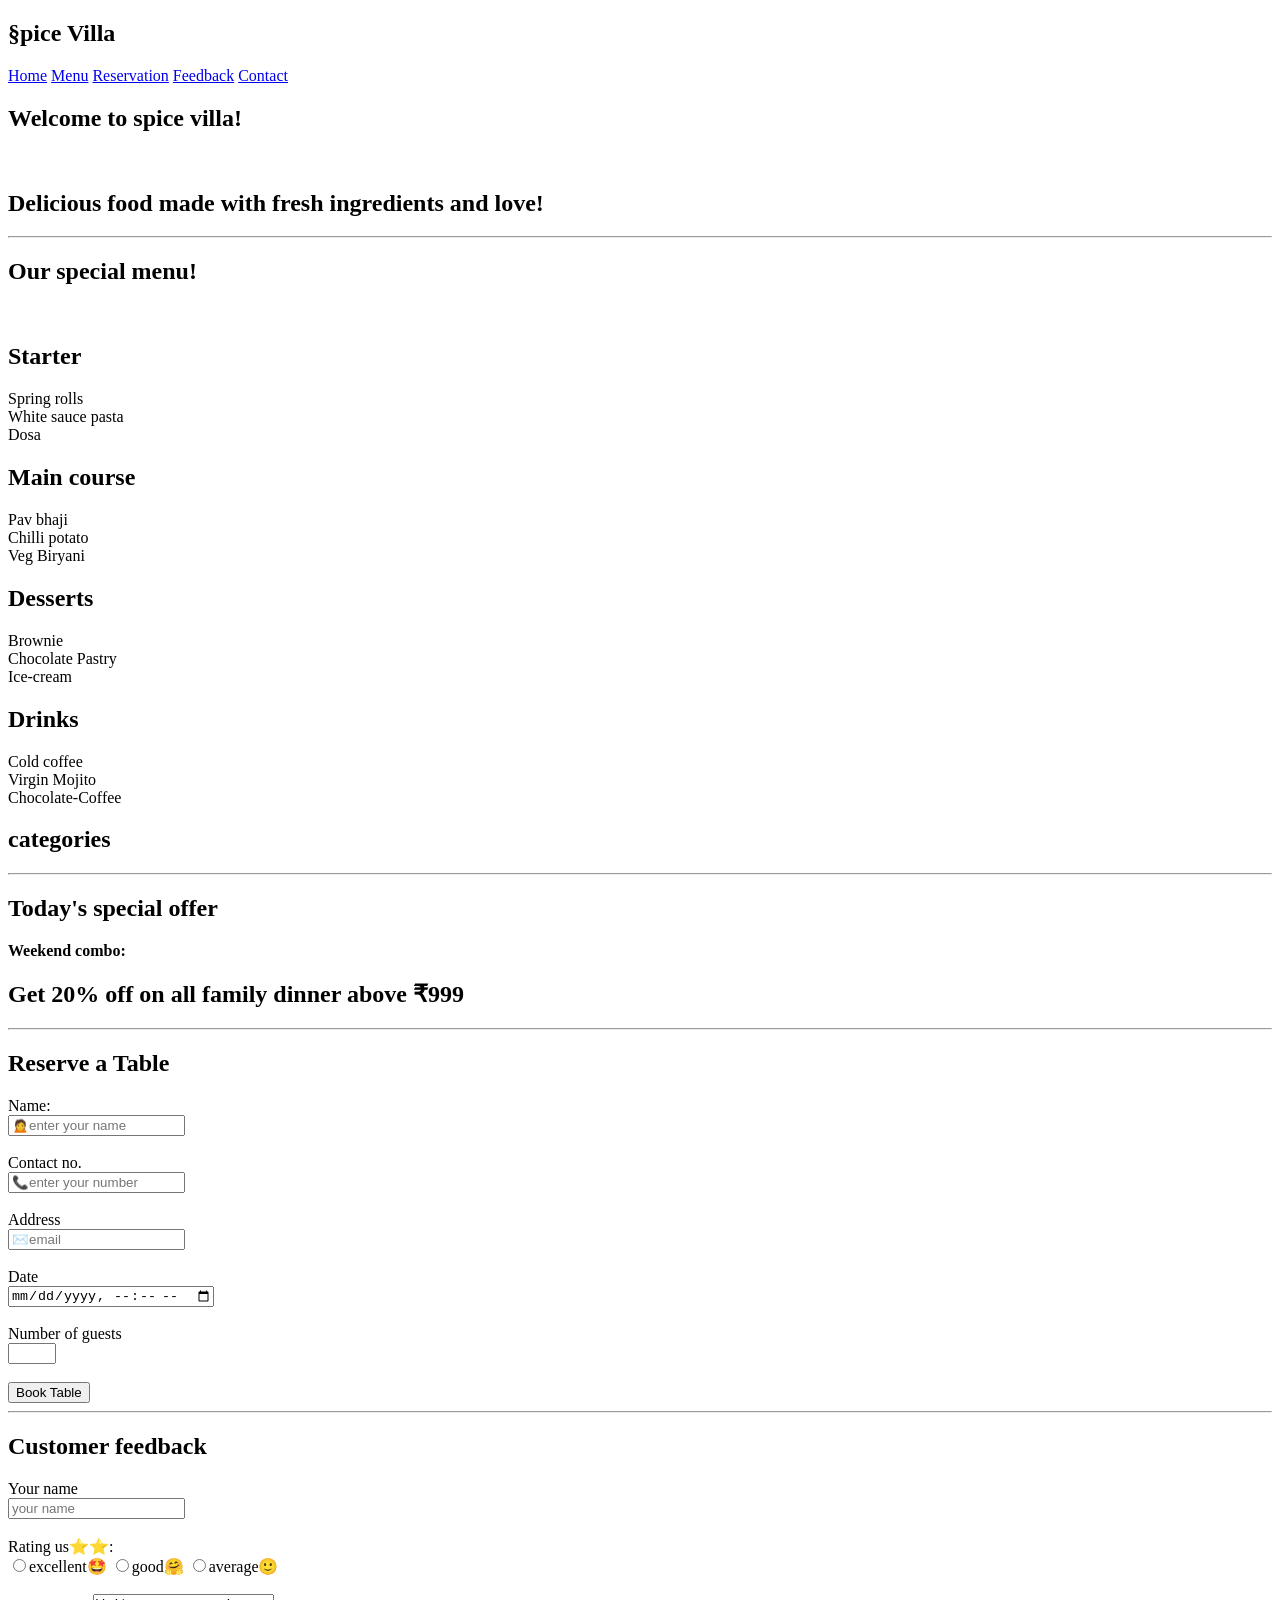
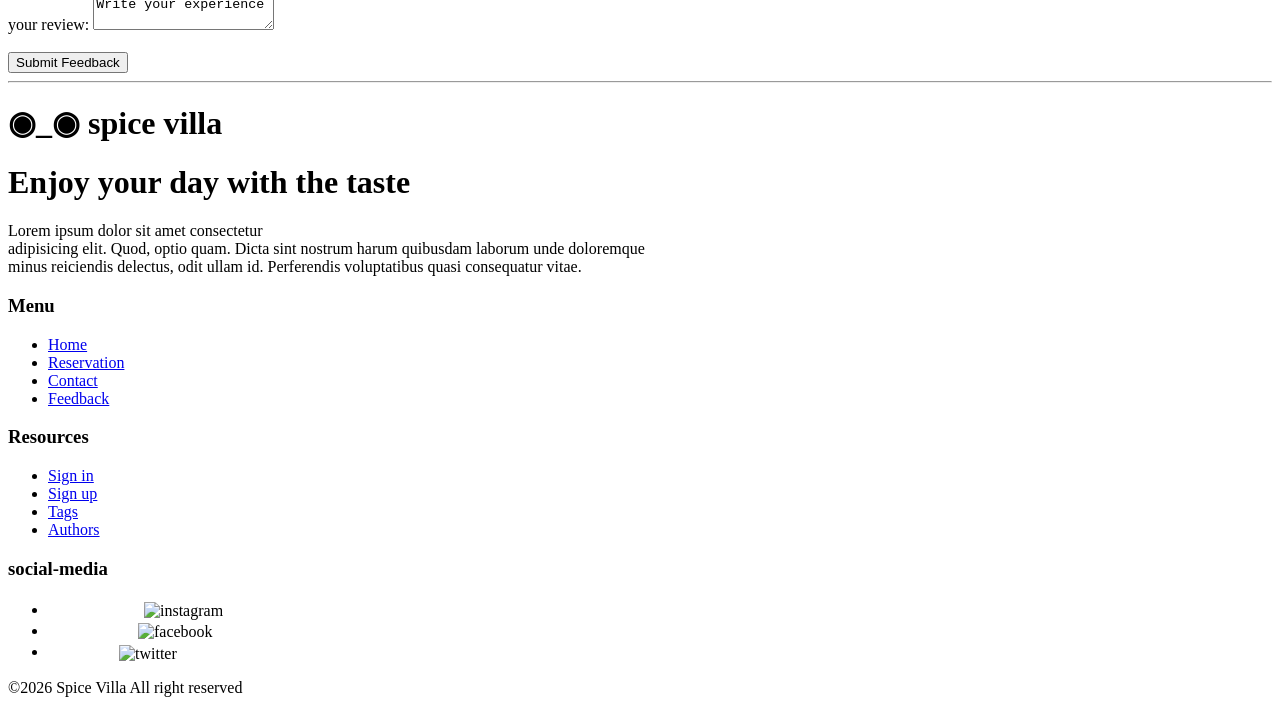
==== dining.html @ dc5a9bd3 "Initial commit" ====
<!DOCTYPE html>
<html lang="en">
<head>
    <meta charset="UTF-8">
    <meta name="viewport" content="width=device-width, initial-scale=1.0">
    <title>Spice Villa</title>
    <link rel="stylesheet" href="main.css">
</head>
<body>
    <header>
        <nav class="navbar"><h1 class="hope">§pice Villa</h1>
            <div class="nav-link">
            <a href="#Home">Home</a>
            <a href="#Menu">Menu</a>
            <a href="#Reservation">Reservation</a>
            <a href="#feedback">Feedback</a>
            <a href="#Contact">Contact</a>
            </div>
        </nav>
    </header>
    <section id="home">
        <div class="dabba1">
        <b><h1>Welcome to spice villa!</h1><br></b>
        <h2><strong>Delicious food made with fresh ingredients and love!</strong> </h2>
        </div>
    </section>
    <hr>
    <section id="menu">
        <h1 class="hero">Our special menu!</h1><br>
    
<div class="grid-container">
    <div class="dabba"><h1>Starter</h1>
        <p>Spring rolls<br>White sauce pasta<br>Dosa</p>
    </div>
    <div class="dabba"><h1>Main course</h1>
        <p>Pav bhaji<br>Chilli potato<br>Veg Biryani</p>
    </div>
    <div class="dabba"><h1>Desserts</h1>
    <p>Brownie<br>Chocolate Pastry<br>Ice-cream</p>
    </div>
    <div class="dabba"><h1>Drinks</h1>
    <p>Cold coffee<br>Virgin Mojito<br>Chocolate-Coffee</p>
    </div>
</div>
    </section>
    <section id="categories-section">
        <h1 class="snow">categories</h1>
        <div class="category-grid">
            <div class="cat-box"></div>
        </div>
    </section>
    <hr>
<section>
        <div class="offer">
        <h1>Today's special offer</h1>
        <p><strong>Weekend combo:</strong></p>
        <h2>Get 20% off on all family dinner above ₹999</h2>
        </div>
    </section>
    <hr>
    <section id="reservation">
        <h2 class="mist">Reserve a Table</h2>
        <form>
            <div class="form-group">
            <label for="name">Name:</label><br>
            <input type="text" placeholder="🙍enter your name" required><br><br>
            </div>
            <div class="form-group">
            <label for="contact">Contact no.</label><br>
            <input type="tel" placeholder="📞enter your number" required><br><br>
            </div>
            <div class="form-group">
            <label for="email"> Address</label><br>
            <input type="email" placeholder="✉️email"><br><br>
            </div>
            <div class="form-group">
            <label for="datetime-local">Date</label><br>
            <input type="datetime-local" placeholder="datetime-local"><br><br>
            </div>
            <div class="form-group">
            <label for="guests">Number of guests</label><br>
            <input type="number" min="1" max="10"><br><br>
        </div>
            <button id="submit">Book Table</button>
        </form>
    </section>
    <hr>
    <section id="feedback">
        <h2>Customer feedback</h2>
    <form>
        <div class="form-group">
    <label for="name">Your name</label><br>
    <input type="text" placeholder="your name"><br><br>
    <label>Rating us⭐⭐:</label><br>
    <div class="radio-group">
   <label> <input type="radio" name="rate" value="5">excellent🤩</label>
 <label>  <input type="radio" name="rate" value="4">good🤗</label>
   <label> <input type="radio" name="rate" value="3">average🙂<br><br></label>
   
        </div>
        </div>
        <div class="form-group">
           <label>your review:</label>
    <textarea id="review">Write your experience</textarea><br><br>
        </div>
        
<button id="submit1">Submit Feedback</button>
 
</form>
    </section>
    <hr>
        <div class="footer">
            <footer class="footer">
                <div class="footer-content">
                    <div class="footer-box">
                        <h1>◉_◉ <span class="hit">spice villa</span></h2>
                        <h1>Enjoy your day with the taste</h1>
                        <p>Lorem ipsum dolor sit amet consectetur<br> adipisicing elit. Quod, optio quam. Dicta sint nostrum harum quibusdam laborum unde doloremque <br>minus reiciendis delectus, odit ullam id. Perferendis voluptatibus quasi consequatur vitae.</p>
                    </div>
                    <div class="footer-box">
                        <h3>Menu</h3>
                        <ul>
                            <li><a href="#">Home</a></li>
                             <li><a href="#">Reservation</a></li>
                              <li><a href="#">Contact</a></li>
                               <li><a href="#">Feedback</a></li>
                        </ul>
                    </div>
                    <div class="footer-box">
                        <h3>Resources</h3>
                        <ul>
                            <li><a href="#">Sign in</a></li>
                             <li><a href="#">Sign up</a></li>
                              <li><a href="#">Tags</a></li>
                               <li><a href="#">Authors</a></li>
                        </ul>
                    </div>
                    <div class="footer-box">
                        <h3>social-media </h3>
                        <ul>
                            <li>
                                <a href="https://www.instagram.com/akshita78942" target="blank" style="color:white;margin:0 10px;font-size:18px;text-decoration:none;">Instagram</a>
                                <img src="https://upload.wikimedia.org/wikipedia/commons/e/e7/Instagram_logo_2016.svg" alt="instagram" style="width:20px;height:20px;vertical-align:middle;">
                            </li>
                            <li>
                                <a href="https://www.facebook.com" target="blank" style="color:white;margin:0 10px;font-size:18px;text-decoration:none;">facebook</a>
                                <img src="https://upload.wikimedia.org/wikipedia/commons/b/b8/2021_Facebook_icon.svg" alt="facebook" style="width:20px;height:20px;vertical-align:middle;">
                            </li>
                            <li>
                                <a href="https://www.twitter.com" target="blank" style="color:white;margin:0 10px;font-size:18px;text-decoration:none;">twitter</a>
                                <img src="https://upload.wikimedia.org/wikipedia/commons/6/6f/Logo_of_Twitter.svg" alt="twitter" style="width:20px;height:20px;vertical-align:middle;">
                            </li>
                        </ul>
                    </div>
                </div>
           
            <div class="footer-bottom">
                <p>&copy;2026 Spice Villa All right reserved</p>
            </div>
        </footer>
        </div>
</body>
</html>
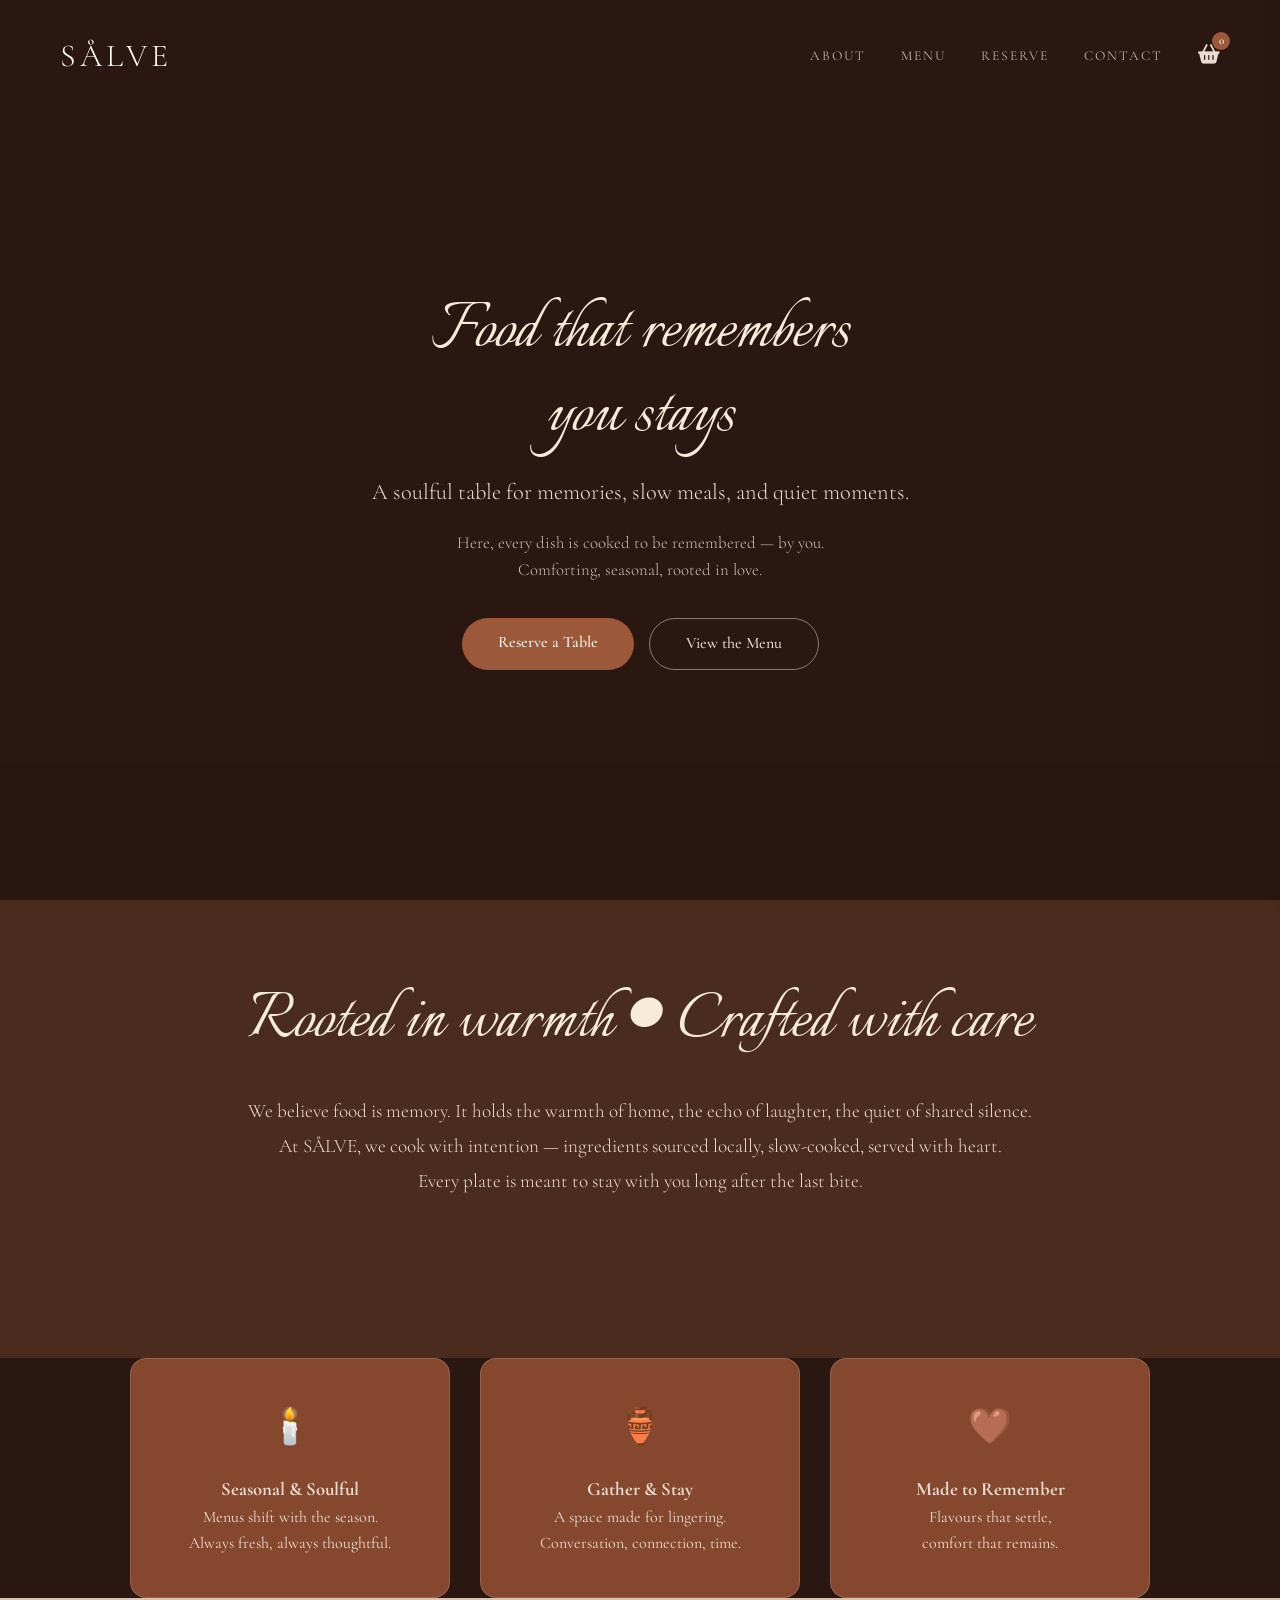
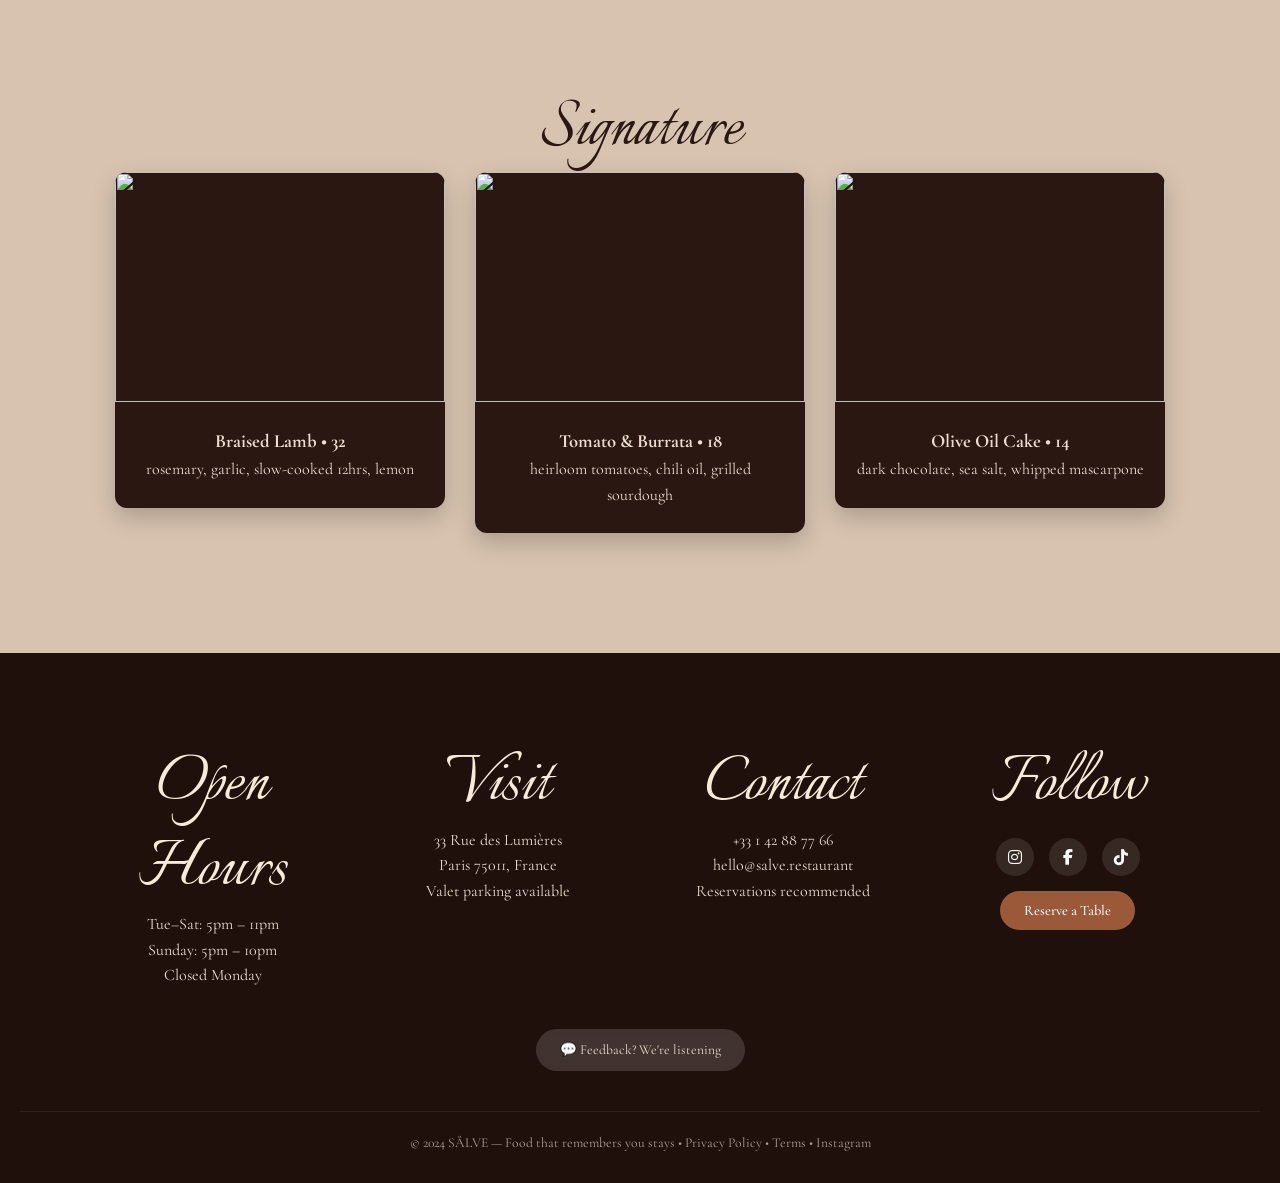
==== commit 54cdc57e: "Update website files and add JS" ====
--- a/dining.html
+++ b/dining.html
@@ -3,161 +3,261 @@
 <head>
     <meta charset="UTF-8">
     <meta name="viewport" content="width=device-width, initial-scale=1.0">
-    <title>Spice Villa</title>
-    <link rel="stylesheet" href="main.css">
+    <title>SÅLVE - Food that remembers you stays</title>
+    <link rel="preconnect" href="https://fonts.googleapis.com">
+    <link rel="preconnect" href="https://fonts.gstatic.com" crossorigin>
+    <link href="https://fonts.googleapis.com/css2?family=Cormorant+Garamond:ital,wght@0,300;0,400;0,500;0,600;1,400&family=Italianno&display=swap" rel="stylesheet">
+    <link rel="stylesheet" href="https://cdnjs.cloudflare.com/ajax/libs/font-awesome/6.4.0/css/all.min.css">
+    <link rel="stylesheet" href="dining.css">
 </head>
 <body>
-    <header>
-        <nav class="navbar"><h1 class="hope">§pice Villa</h1>
-            <div class="nav-link">
-            <a href="#Home">Home</a>
-            <a href="#Menu">Menu</a>
-            <a href="#Reservation">Reservation</a>
-            <a href="#feedback">Feedback</a>
-            <a href="#Contact">Contact</a>
+
+
+    <header class="navbar">
+        <div class="logo">SÅLVE</div>
+        <nav class="nav-links">
+            <nav class="nav-links">
+    <a href="#about">ABOUT</a>
+    <a href="#menu" onclick="openFullMenu(event)">MENU</a>
+    <a href="#reserve" onclick="openReservationModal(event)">RESERVE</a>
+    <a href="#contact">CONTACT</a>
+    <div class="cart-icon" onclick="toggleCart()">
+        <i class="fa-solid fa-basket-shopping"></i>
+        <span class="cart-count" id="cartCount">0</span>
+    </div>
+</nav>
             </div>
         </nav>
     </header>
-    <section id="home">
-        <div class="dabba1">
-        <b><h1>Welcome to spice villa!</h1><br></b>
-        <h2><strong>Delicious food made with fresh ingredients and love!</strong> </h2>
-        </div>
-    </section>
-    <hr>
-    <section id="menu">
-        <h1 class="hero">Our special menu!</h1><br>
+
+
+    <section class="hero-section">
+        <div class="hero-overlay"></div>
+        <div class="hero-content">
+            <h1 class="script-heading">Food that remembers<br>you stays</h1>
+            <p class="hero-subtitle">A soulful table for memories, slow meals, and quiet moments.</p>
+            <p class="hero-description">Here, every dish is cooked to be remembered — by you.<br>Comforting, seasonal, rooted in love.</p>
+            <div class="button-group">
+                <a href="#reserve" class="btn btn-terracotta">Reserve a Table</a>
+                <a href="#menu" class="btn btn-outline">View the Menu</a>
+            </div>
+        </div>
+    </section>
+
+
+    <section class="philosophy-section" id="about">
+        <h2 class="script-heading">Rooted in warmth • Crafted with care</h2>
+        <p class="philosophy-text">
+            We believe food is memory. It holds the warmth of home, the echo of laughter, the quiet of shared silence.<br>
+            At SÅLVE, we cook with intention — ingredients sourced locally, slow-cooked, served with heart.<br>
+            Every plate is meant to stay with you long after the last bite.
+        </p>
+    </section>
+    <section>
+
+        <div class="features-grid">
+            <div class="feature-card">
+                <div class="feature-icon">🕯️</div>
+                <h3>Seasonal & Soulful</h3>
+                <p>Menus shift with the season.<br>Always fresh, always thoughtful.</p>
+            </div>
+            <div class="feature-card">
+                <div class="feature-icon">🏺</div>
+                <h3>Gather & Stay</h3>
+                <p>A space made for lingering.<br>Conversation, connection, time.</p>
+            </div>
+            <div class="feature-card">
+                <div class="feature-icon">🤎</div>
+                <h3>Made to Remember</h3>
+                <p>Flavours that settle,<br>comfort that remains.</p>
+            </div>
+        </div>
+    </section>
+
+
+    <section class="signature-section" id="menu">
+        <h2 class="script-heading dark-text">Signature</h2>
+        <div class="signature-grid">
+            <section>
     
-<div class="grid-container">
-    <div class="dabba"><h1>Starter</h1>
-        <p>Spring rolls<br>White sauce pasta<br>Dosa</p>
-    </div>
-    <div class="dabba"><h1>Main course</h1>
-        <p>Pav bhaji<br>Chilli potato<br>Veg Biryani</p>
-    </div>
-    <div class="dabba"><h1>Desserts</h1>
-    <p>Brownie<br>Chocolate Pastry<br>Ice-cream</p>
-    </div>
-    <div class="dabba"><h1>Drinks</h1>
-    <p>Cold coffee<br>Virgin Mojito<br>Chocolate-Coffee</p>
-    </div>
-</div>
-    </section>
-    <section id="categories-section">
-        <h1 class="snow">categories</h1>
-        <div class="category-grid">
-            <div class="cat-box"></div>
-        </div>
-    </section>
-    <hr>
-<section>
-        <div class="offer">
-        <h1>Today's special offer</h1>
-        <p><strong>Weekend combo:</strong></p>
-        <h2>Get 20% off on all family dinner above ₹999</h2>
-        </div>
-    </section>
-    <hr>
-    <section id="reservation">
-        <h2 class="mist">Reserve a Table</h2>
-        <form>
-            <div class="form-group">
-            <label for="name">Name:</label><br>
-            <input type="text" placeholder="🙍enter your name" required><br><br>
-            </div>
-            <div class="form-group">
-            <label for="contact">Contact no.</label><br>
-            <input type="tel" placeholder="📞enter your number" required><br><br>
-            </div>
-            <div class="form-group">
-            <label for="email"> Address</label><br>
-            <input type="email" placeholder="✉️email"><br><br>
-            </div>
-            <div class="form-group">
-            <label for="datetime-local">Date</label><br>
-            <input type="datetime-local" placeholder="datetime-local"><br><br>
-            </div>
-            <div class="form-group">
-            <label for="guests">Number of guests</label><br>
-            <input type="number" min="1" max="10"><br><br>
-        </div>
-            <button id="submit">Book Table</button>
-        </form>
-    </section>
-    <hr>
-    <section id="feedback">
-        <h2>Customer feedback</h2>
-    <form>
-        <div class="form-group">
-    <label for="name">Your name</label><br>
-    <input type="text" placeholder="your name"><br><br>
-    <label>Rating us⭐⭐:</label><br>
-    <div class="radio-group">
-   <label> <input type="radio" name="rate" value="5">excellent🤩</label>
- <label>  <input type="radio" name="rate" value="4">good🤗</label>
-   <label> <input type="radio" name="rate" value="3">average🙂<br><br></label>
-   
-        </div>
-        </div>
-        <div class="form-group">
-           <label>your review:</label>
-    <textarea id="review">Write your experience</textarea><br><br>
-        </div>
+            <div class="dish-card" onclick="openDishModal('Braised Lamb', 32, 'Slow braised lamb, rosemary, garlic, slow-cooked 12hrs, lemon gremolata', 'lamb.png')">
+                <div class="dish-image">
+                    <img src="https://www.firsthomelovelife.com/wp-content/uploads/2026/02/old-fashioned-oxtail-soup-birdseye-handmade-bowl-marble-counter.jpg-768x1152.png">
+                </div>
+                <div class="dish-details">
+                    <h3>Braised Lamb • 32</h3>
+                    <p>rosemary, garlic, slow-cooked 12hrs, lemon</p>
+                </div>
+            </section>
+
+            <section>
+
         
-<button id="submit1">Submit Feedback</button>
- 
-</form>
-    </section>
-    <hr>
-        <div class="footer">
-            <footer class="footer">
-                <div class="footer-content">
-                    <div class="footer-box">
-                        <h1>◉_◉ <span class="hit">spice villa</span></h2>
-                        <h1>Enjoy your day with the taste</h1>
-                        <p>Lorem ipsum dolor sit amet consectetur<br> adipisicing elit. Quod, optio quam. Dicta sint nostrum harum quibusdam laborum unde doloremque <br>minus reiciendis delectus, odit ullam id. Perferendis voluptatibus quasi consequatur vitae.</p>
-                    </div>
-                    <div class="footer-box">
-                        <h3>Menu</h3>
-                        <ul>
-                            <li><a href="#">Home</a></li>
-                             <li><a href="#">Reservation</a></li>
-                              <li><a href="#">Contact</a></li>
-                               <li><a href="#">Feedback</a></li>
-                        </ul>
-                    </div>
-                    <div class="footer-box">
-                        <h3>Resources</h3>
-                        <ul>
-                            <li><a href="#">Sign in</a></li>
-                             <li><a href="#">Sign up</a></li>
-                              <li><a href="#">Tags</a></li>
-                               <li><a href="#">Authors</a></li>
-                        </ul>
-                    </div>
-                    <div class="footer-box">
-                        <h3>social-media </h3>
-                        <ul>
-                            <li>
-                                <a href="https://www.instagram.com/akshita78942" target="blank" style="color:white;margin:0 10px;font-size:18px;text-decoration:none;">Instagram</a>
-                                <img src="https://upload.wikimedia.org/wikipedia/commons/e/e7/Instagram_logo_2016.svg" alt="instagram" style="width:20px;height:20px;vertical-align:middle;">
-                            </li>
-                            <li>
-                                <a href="https://www.facebook.com" target="blank" style="color:white;margin:0 10px;font-size:18px;text-decoration:none;">facebook</a>
-                                <img src="https://upload.wikimedia.org/wikipedia/commons/b/b8/2021_Facebook_icon.svg" alt="facebook" style="width:20px;height:20px;vertical-align:middle;">
-                            </li>
-                            <li>
-                                <a href="https://www.twitter.com" target="blank" style="color:white;margin:0 10px;font-size:18px;text-decoration:none;">twitter</a>
-                                <img src="https://upload.wikimedia.org/wikipedia/commons/6/6f/Logo_of_Twitter.svg" alt="twitter" style="width:20px;height:20px;vertical-align:middle;">
-                            </li>
-                        </ul>
-                    </div>
-                </div>
-           
-            <div class="footer-bottom">
-                <p>&copy;2026 Spice Villa All right reserved</p>
-            </div>
-        </footer>
-        </div>
+            <div class="dish-card" onclick="openDishModal('Tomato & Burrata', 18, 'Heirloom tomatoes, chili oil, grilled sourdough', 'burrata.png')">
+                <div class="dish-image">
+                    <img src="https://encrypted-tbn0.gstatic.com/images?q=tbn:ANd9GcRgkZWZ7w4IoHXvlqmHVsCs9t4Ojrfjg0uOsKf1quVXVQ&s=10">
+                </div>
+                <div class="dish-details">
+                    <h3>Tomato & Burrata • 18</h3>
+                    <p>heirloom tomatoes, chili oil, grilled sourdough</p>
+                </div>
+            </div>
+            </section>
+            <section>
+
+            <div class="dish-card" onclick="openDishModal('Olive Oil Cake', 14, 'Dark chocolate, sea salt, whipped mascarpone', 'cake.png')">
+                <div class="dish-image">
+                    <img src="https://encrypted-tbn0.gstatic.com/images?q=tbn:ANd9GcRVSPO3xOKLWuFkp4uASpVENBXTzglwqfkH1hFl3YQUSA&s=10"> alt="Olive Oil Cake">
+                </div>
+                <div class="dish-details">
+                    <h3>Olive Oil Cake • 14</h3>
+                    <p>dark chocolate, sea salt, whipped mascarpone</p>
+                </div>
+            </div>
+    </section>
+    </section>
+
+    <div class="modal-overlay" id="dishModal">
+        <div class="dish-modal-content">
+            <button class="close-btn" onclick="closeDishModal()">&times;</button>
+            <h2 class="modal-title" id="modalDishTitle">Braised Lamb • 32</h2>
+            <div class="modal-img-container">
+                <img id="modalDishImg" src="lamb.png" alt="Dish Image">
+            </div>
+            <p class="modal-desc" id="modalDishDesc">Slow braised lamb, rosemary, garlic, slow-cooked 12hrs, lemon gremolata</p>
+            
+            <div class="quantity-control">
+                <span>Quantity</span>
+                <div class="qty-btn-group">
+                    <button onclick="changeQty(-1)">-</button>
+                    <span id="itemQty">1</span>
+                    <button onclick="changeQty(1)">+</button>
+                </div>
+            </div>
+
+            <div class="total-price">Total: <span id="totalPrice">32</span> €</div>
+            <button class="btn btn-terracotta btn-block" onclick="addToCart()">Add to Cart</button>
+            <p class="modal-footer-note">Made fresh today — Allergens: dairy, herbs</p>
+        </div>
+    </div>
+
+
+    <div class="cart-drawer" id="cartDrawer">
+        <div class="cart-header">
+            <h2 class="script-heading">Your Cart</h2>
+            <button class="close-btn" onclick="toggleCart()">&times;</button>
+        </div>
+        <p class="cart-item-count" id="cartItemCount">1 item</p>
+
+        <div class="cart-items-list" id="cartItemsList">
+            <div class="cart-item">
+                <img src="lamb.png" alt="Braised Lamb">
+                <div class="cart-item-details">
+                    <h4>Braised Lamb • 32</h4>
+                    <p id="cartItemQtyPrice">Qty: 1 • 32 €</p>
+                </div>
+            </div>
+        </div>
+
+        <div class="cart-summary">
+            <div class="summary-row"><span>Subtotal</span> <span id="subtotalPrice">32 €</span></div>
+            <div class="summary-row"><span>Delivery/Reservation</span> <span>—</span></div>
+            <div class="summary-row total-row"><span>Total</span> <span id="cartTotalPrice">32 €</span></div>
+        </div>
+
+        <button class="btn btn-terracotta btn-block">Checkout</button>
+        <p class="cart-note">Pickup at restaurant • Ready in 20-30 min</p>
+        <p class="cart-heart">We'll prepare it with care ❤️</p>
+    </div>
+    <!-- Table Reservation Modal -->
+    <div class="modal-overlay" id="reservationModal" style="display: none;">
+        <div class="dish-modal-content">
+            <button class="close-btn" onclick="closeReservationModal()">&times;</button>
+            <h2 class="modal-title">Reserve a Table</h2>
+            <form onsubmit="submitReservation(event)" style="display: flex; flex-direction: column; gap: 12px; margin-top: 15px;">
+                <input type="text" placeholder="Aapka Naam" required style="padding: 10px; border-radius: 8px; border: 1px solid #ccc;">
+                <input type="date" required style="padding: 10px; border-radius: 8px; border: 1px solid #ccc;">
+                <input type="time" required style="padding: 10px; border-radius: 8px; border: 1px solid #ccc;">
+                <input type="number" placeholder="Kitne log hain? (Guests)" required style="padding: 10px; border-radius: 8px; border: 1px solid #ccc;">
+                <button type="submit" class="btn btn-terracotta btn-block">Confirm Booking</button>
+            </form>
+        </div>
+    </div>
+
+    
+
+
+    <footer class="footer-section" id="contact">
+        <div class="footer-overlay"></div>
+        <div class="footer-container">
+            <div class="footer-column">
+                <h4 class="script-heading">Open Hours</h4>
+                <p>Tue–Sat: 5pm – 11pm</p>
+                <p>Sunday: 5pm – 10pm</p>
+                <p class="sub-info">Closed Monday</p>
+            </div>
+            <div class="footer-column">
+                <h4 class="script-heading">Visit</h4>
+                <p>33 Rue des Lumières</p>
+                <p>Paris 75011, France</p>
+                <p class="sub-info">Valet parking available</p>
+            </div>
+            <div class="footer-column">
+                <h4 class="script-heading">Contact</h4>
+                <p>+33 1 42 88 77 66</p>
+                <p>hello@salve.restaurant</p>
+                <p class="sub-info">Reservations recommended</p>
+            </div>
+            <div class="footer-column">
+                <h4 class="script-heading">Follow</h4>
+                <div class="social-links">
+                    <a href="#"><i class="fa-brands fa-instagram"></i></a>
+                    <a href="#"><i class="fa-brands fa-facebook-f"></i></a>
+                    <a href="#"><i class="fa-brands fa-tiktok"></i></a>
+                </div>
+                <a href="#reserve" class="btn btn-terracotta btn-sm">Reserve a Table</a>
+            </div>
+        </div>
+
+        
+    
+        <div class="feedback-badge">
+            💬 Feedback? We're listening
+        </div>
+
+        <div class="footer-bottom">
+            <p>© 2024 SÅLVE — Food that remembers you stays • Privacy Policy • Terms • Instagram</p>
+        </div>
+    </footer>
+    <!-- Table Reservation Modal -->
+    <div class="modal-overlay" id="reservationModal" style="display: none;">
+        <div class="dish-modal-content">
+            <button class="close-btn" onclick="closeReservationModal()">&times;</button>
+            <h2 class="modal-title">Reserve a Table</h2>
+            <form onsubmit="submitReservation(event)" style="display: flex; flex-direction: column; gap: 12px; margin-top: 15px;">
+                <input type="text" placeholder="Aapka Naam" required style="padding: 10px; border-radius: 8px; border: 1px solid #ccc;">
+                <input type="date" required style="padding: 10px; border-radius: 8px; border: 1px solid #ccc;">
+                <input type="time" required style="padding: 10px; border-radius: 8px; border: 1px solid #ccc;">
+                <input type="number" placeholder="Kitne log hain? (Guests)" required style="padding: 10px; border-radius: 8px; border: 1px solid #ccc;">
+                <button type="submit" class="btn btn-terracotta btn-block">Confirm Booking</button>
+            </form>
+        </div>
+    </div>
+
+    <!-- Feedback Modal -->
+    <div class="modal-overlay" id="feedbackModal" style="display: none;">
+        <div class="dish-modal-content">
+            <button class="close-btn" onclick="closeFeedbackModal()">&times;</button>
+            <h2 class="modal-title">Your Feedback</h2>
+            <form onsubmit="submitFeedback(event)" style="display: flex; flex-direction: column; gap: 12px; margin-top: 15px;">
+                <input type="text" placeholder="Aapka Naam" required style="padding: 10px; border-radius: 8px; border: 1px solid #ccc;">
+                <textarea placeholder="Apna experience share karein..." rows="4" required style="padding: 10px; border-radius: 8px; border: 1px solid #ccc;"></textarea>
+                <button type="submit" class="btn btn-terracotta btn-block">Submit Feedback</button>
+            </form>
+        </div>
+    </div>
+    <script src="script.js"></script>
 </body>
-</html>+</html>
+
+    
--- a/dining.css
+++ b/dining.css
@@ -0,0 +1,795 @@
+/* ==========================================================================
+   1. CSS VARIABLES & GLOBAL STYLES
+   ========================================================================== */
+:root {
+    --bg-dark-wood: #2a1711;
+    --bg-medium-brown: #4a2c1e;
+    --bg-cream-section: #d8c3b0;
+    --terracotta-button: #9c593a;
+    --terracotta-hover: #85482e;
+    --text-cream: #ebdcd0;
+    --text-heading-light: #f7ebd9;
+    --text-dark: #2a1711;
+    --modal-bg: #cbb49e;
+    --drawer-bg: #42261a;
+    
+    --font-cursive: 'Italianno', cursive;
+    --font-serif: 'Cormorant Garamond', serif;
+    --transition-smooth: all 0.4s cubic-bezier(0.25, 1, 0.5, 1);
+}
+
+* {
+    margin: 0;
+    padding: 0;
+    box-sizing: border-box;
+}
+
+html {
+    scroll-behavior: smooth;
+}
+
+body {
+    background-color: var(--bg-dark-wood);
+    color: var(--text-cream);
+    font-family: var(--font-serif);
+    line-height: 1.6;
+    overflow-x: hidden;
+    position: relative;
+}
+
+@keyframes float {
+    0% { transform: translateY(0px) rotate(0deg); }
+    50% { transform: translateY(-10px) rotate(1deg); }
+    100% { transform: translateY(0px) rotate(0deg); }
+}
+
+@keyframes rotatePlate {
+    0% { transform: scale(1) rotate(0deg); }
+    50% { transform: scale(1.05) rotate(2deg); }
+    100% { transform: scale(1) rotate(0deg); }
+}
+
+@keyframes twinkling {
+    0% { opacity: 0.3; filter: brightness(0.8); }
+    50% { opacity: 0.9; filter: brightness(1.2); }
+    100% { opacity: 0.3; filter: brightness(0.8); }
+}
+
+@keyframes fadeInSlideUp {
+    from {
+        opacity: 0;
+        transform: translateY(30px);
+    }
+    to {
+        opacity: 1;
+        transform: translateY(0);
+    }
+}
+
+@keyframes glowingEffect {
+    0% { box-shadow: 0 0 5px rgba(156, 89, 58, 0.4); }
+    50% { box-shadow: 0 0 20px rgba(156, 89, 58, 0.8); }
+    100% { box-shadow: 0 0 5px rgba(156, 89, 58, 0.4); }
+}
+
+
+.script-heading {
+    font-family: var(--font-cursive);
+    font-size: clamp(3.5rem, 6vw, 5.5rem);
+    font-weight: 400;
+    color: var(--text-heading-light);
+    line-height: 1.1;
+    animation: fadeInSlideUp 1s ease-out forwards;
+}
+
+.script-heading.dark-text {
+    color: var(--text-dark);
+}
+
+.btn {
+    display: inline-block;
+    padding: 12px 36px;
+    border-radius: 50px;
+    text-decoration: none;
+    font-family: var(--font-serif);
+    font-size: 1rem;
+    font-weight: 500;
+    transition: var(--transition-smooth);
+    border: none;
+    cursor: pointer;
+    text-align: center;
+    position: relative;
+    overflow: hidden;
+}
+
+.btn-terracotta {
+    background-color: var(--terracotta-button);
+    color: #ffffff;
+    animation: glowingEffect 3s infinite;
+}
+
+.btn-terracotta:hover {
+    background-color: var(--terracotta-hover);
+    transform: translateY(-3px) scale(1.02);
+    box-shadow: 0 10px 25px rgba(0, 0, 0, 0.4);
+}
+
+.btn-outline {
+    background-color: transparent;
+    color: var(--text-cream);
+    border: 1px solid rgba(235, 220, 208, 0.5);
+}
+
+.btn-outline:hover {
+    background-color: var(--text-cream);
+    color: var(--text-dark);
+    transform: translateY(-3px);
+}
+
+.btn-block {
+    width: 100%;
+    padding: 14px;
+    font-size: 1.1rem;
+    margin-top: 15px;
+}
+
+.btn-sm {
+    padding: 8px 24px;
+    font-size: 0.9rem;
+}
+
+
+.navbar {
+    position: absolute;
+    top: 0;
+    left: 0;
+    width: 100%;
+    padding: 30px 60px;
+    display: flex;
+    justify-content: space-between;
+    align-items: center;
+    z-index: 10;
+}
+
+.logo {
+    font-size: 2rem;
+    letter-spacing: 4px;
+    color: #ffffff;
+    font-weight: 300;
+    transition: var(--transition-smooth);
+}
+
+.logo:hover {
+    text-shadow: 0 0 10px rgba(255, 255, 255, 0.8);
+}
+
+.nav-links {
+    display: flex;
+    align-items: center;
+}
+
+.nav-links a {
+    color: var(--text-cream);
+    text-decoration: none;
+    margin-left: 35px;
+    font-size: 0.85rem;
+    letter-spacing: 2px;
+    text-transform: uppercase;
+    opacity: 0.8;
+    transition: var(--transition-smooth);
+    position: relative;
+}
+
+.nav-links a::after {
+    content: '';
+    position: absolute;
+    bottom: -5px;
+    left: 0;
+    width: 0%;
+    height: 1px;
+    background: var(--text-cream);
+    transition: var(--transition-smooth);
+}
+
+.nav-links a:hover {
+    opacity: 1;
+}
+
+.nav-links a:hover::after {
+    width: 100%;
+}
+
+.cart-icon {
+    position: relative;
+    margin-left: 35px;
+    cursor: pointer;
+    font-size: 1.2rem;
+    color: var(--text-cream);
+    text-decoration: none;
+    transition: var(--transition-smooth);
+}
+
+.cart-icon:hover {
+    transform: scale(1.15) rotate(5deg);
+}
+
+.cart-count {
+    position: absolute;
+    top: -8px;
+    right: -10px;
+    background: var(--terracotta-button);
+    color: white;
+    font-size: 0.7rem;
+    width: 18px;
+    height: 18px;
+    border-radius: 50%;
+    display: flex;
+    align-items: center;
+    justify-content: center;
+    font-weight: 600;
+}
+
+.hero-section {
+    position: relative;
+    min-height: 100vh;
+    display: flex;
+    align-items: center;
+    justify-content: center;
+    text-align: center;
+    padding: 100px 20px 40px;
+    background-image: url(https://encrypted-tbn0.gstatic.com/images?q=tbn:ANd9GcQX1EThBpJZqmvT0Ty--uvjkV7grS930qLVXuQxijDVTg&s=10);
+    background-size: cover;
+}
+.hero-overlay {
+    position: absolute;
+    inset: 0;
+    background: rgba(42, 23, 17, 0.5);
+}
+
+.hero-content {
+    position: relative;
+    z-index: 1;
+    max-width: 800px;
+    animation: fadeInSlideUp 1.2s ease-out;
+}
+
+.hero-subtitle {
+    font-size: 1.4rem;
+    margin-top: 15px;
+    font-weight: 300;
+    animation: float 6s ease-in-out infinite;
+}
+
+.hero-description {
+    font-size: 1.05rem;
+    margin: 20px 0 35px;
+    opacity: 0.85;
+    font-weight: 300;
+}
+
+.button-group {
+    display: flex;
+    gap: 15px;
+    justify-content: center;
+}
+.philosophy-section {
+    background-color: var(--bg-medium-brown);
+    padding: 80px 20px 100px;
+    text-align: center;
+    position: relative;
+}
+
+.philosophy-text {
+    max-width: 850px;
+    margin: 30px auto 60px;
+    font-size: 1.2rem;
+    font-weight: 300;
+    line-height: 1.8;
+}
+
+.features-grid {
+    display: flex;
+    justify-content: center;
+    gap: 30px;
+    max-width: 1100px;
+    margin: 0 auto;
+    background-image: url(https://encrypted-tbn0.gstatic.com/images?q=tbn:ANd9GcRl9CZnqxzaBHaBQqqupK-Hgg6PRjpSeZOA29j26IlBjQ&s=10);
+    background-size: cover;
+    flex-wrap: wrap;
+}
+
+.feature-card {
+    background-color:#85482e ;
+    border: 1px solid rgba(255, 255, 255, 0.15);
+    backdrop-filter: blur(10px);
+    padding: 40px 30px;
+    border-radius: 16px;
+    width: 320px;
+    text-align: center; 
+    transition: var(--transition-smooth);
+    animation: float 5s ease-in-out infinite;
+}
+
+.feature-card:nth-child(2) {
+    animation-delay: 1.5s;
+}
+
+.feature-card:nth-child(3) {
+    animation-delay: 3s;
+}
+.feature-card:hover {
+    transform: translateY(-10px) scale(1.03);
+    background: rgba(255,255,255,0.15);
+    box-shadow: 0 15px 30px rgba(0, 0, 0, 0.4),0 0 15px rgba(235, 220, 208, 0.2);
+    
+}
+
+.feature-icon {
+    font-size: 2.2rem;
+    margin-bottom: 20px;
+    display: inline-block;
+    transition: var(--transition-smooth);
+}
+
+.feature-card:hover .feature-icon {
+    transform: rotate(15deg) scale(1.2);
+}
+
+
+.signature-section {
+    background-color: var(--bg-cream-section);
+    padding: 90px 20px;
+    background-image: url(https://previews.123rf.com/images/srckomkrit/srckomkrit1607/srckomkrit160705960/59462421-old-white-fabric-cloth-texture.jpg);
+    text-align: center;
+}
+
+.signature-grid {
+    display: flex;
+    justify-content: center;
+    gap: 30px;
+    max-width: 1100px;
+    margin: 0 auto 30px auto;
+    flex-wrap: wrap;
+}
+
+.dish-card {
+    width: 330px;
+    background-color: var(--bg-dark-wood);
+    border-radius: 12px;
+    overflow: hidden;
+    box-shadow: 0 10px 25px rgba(0, 0, 0, 0.2);
+    text-decoration: none;
+    color: inherit;
+    display: block;
+    transition: var(--transition-smooth);
+    animation: float 4s ease-in-out infinite;
+    cursor: pointer;
+}
+.dish-card:nth-child(2){
+    animation-delay: 1.2s;
+}
+.dish-card:nth-child(3){
+    animation-delay: 2.4s;
+}
+
+.dish-card:hover {
+    transform: translateY(-10px) scale(1.02);
+    box-shadow: 0 20px 35px rgba(0, 0, 0, 0.4), 0 0 15px rgba(156, 89, 58, 0.5);
+}
+
+.dish-image {
+    height: 230px;
+    width: 100%;
+    overflow: hidden;
+}
+
+.dish-image img {
+    width: 100%;
+    height: 100%;
+    object-fit: cover;
+    transition: var(--transition-smooth);
+    animation: rotatePlate 8s ease-in-out infinite;
+}
+
+.dish-card:hover .dish-image img {
+    transform: scale(1.1) rotate(2deg);
+}
+
+.dish-details {
+    padding: 25px 20px;
+    color: var(--text-cream);
+}
+
+.modal-overlay {
+    position: fixed;
+    inset: 0;
+    background: rgba(0, 0, 0, 0.7);
+    backdrop-filter: blur(5px);
+    display: flex;
+    justify-content: center;
+    align-items: center;
+    z-index: 100;
+    opacity: 0;
+    pointer-events: none;
+    transition: var(--transition-smooth);
+}
+
+.modal-overlay:target {
+    opacity: 1;
+    pointer-events: auto;
+}
+
+.dish-modal-content {
+    background-color: var(--modal-bg);
+    color: var(--text-dark);
+    padding: 30px;
+    border-radius: 20px;
+    width: 400px;
+    max-width: 90%;
+    text-align: center;
+    position: relative;
+    box-shadow: 0 20px 40px rgba(0, 0, 0, 0.5);
+    transform: scale(0.8);
+    transition: var(--transition-smooth);
+}
+
+.modal-overlay:target .dish-modal-content {
+    transform: scale(1);
+}
+
+.close-btn {
+    position: absolute;
+    top: 15px;
+    right: 20px;
+    font-size: 1.8rem;
+    text-decoration: none;
+    color: #666;
+    transition: var(--transition-smooth);
+}
+
+.close-btn:hover {
+    color: #000;
+    transform: scale(1.2);
+}
+
+.modal-title {
+    font-family: var(--font-cursive);
+    font-size: 3rem;
+    margin-bottom: 15px;
+}
+
+.modal-img-container {
+    width: 100%;
+    height: 180px;
+    border-radius: 14px;
+    overflow: hidden;
+    margin-bottom: 15px;
+}
+
+.modal-img-container img {
+    width: 100%;
+    height: 100%;
+    object-fit: cover;
+}
+
+.modal-desc {
+    font-size: 0.95rem;
+    color: #4a382c;
+    margin-bottom: 20px;
+}
+
+.quantity-control {
+    display: flex;
+    justify-content: center;
+    align-items: center;
+    gap: 20px;
+    margin-bottom: 15px;
+}
+
+.qty-btn-group {
+    display: flex;
+    align-items: center;
+    gap: 15px;
+}
+
+.qty-btn {
+    width: 32px;
+    height: 32px;
+    border-radius: 50%;
+    background-color: var(--terracotta-button);
+    color: white;
+    font-size: 1.2rem;
+    display: flex;
+    align-items: center;
+    justify-content: center;
+    text-decoration: none;
+    transition: var(--transition-smooth);
+}
+
+.qty-btn:hover {
+    background-color: var(--terracotta-hover);
+    transform: scale(1.1);
+}
+
+.total-price {
+    font-size: 1.5rem;
+    font-weight: 600;
+    margin: 15px 0;
+}
+
+.modal-footer-note {
+    font-size: 0.8rem;
+    opacity: 0.7;
+    margin-top: 12px;
+}
+
+
+.cart-drawer {
+    position: fixed;
+    top: 0;
+    right: -420px;
+    width: 380px;
+    height: 100vh;
+    background-color: var(--drawer-bg);
+    color: var(--text-cream);
+    padding: 40px 30px;
+    box-shadow: -10px 0 30px rgba(0,0,0,0.5);
+    transition: right 0.5s cubic-bezier(0.25, 1, 0.5, 1);
+    z-index: 101;
+    display: flex;
+    flex-direction: column;
+}
+
+.cart-drawer:target {
+    right: 0;
+}
+
+.cart-header {
+    display: flex;
+    justify-content: space-between;
+    align-items: center;
+}
+
+.cart-header .script-heading {
+    font-size: 3rem;
+}
+
+.cart-header .close-btn {
+    color: white;
+    position: static;
+}
+
+.cart-item-count {
+    font-size: 0.9rem;
+    opacity: 0.8;
+    margin-bottom: 20px;
+}
+
+.cart-item {
+    display: flex;
+    gap: 15px;
+    align-items: center;
+    background: rgba(0,0,0,0.25);
+    padding: 12px;
+    border-radius: 10px;
+    margin-bottom: 20px;
+}
+
+.cart-item img {
+    width: 60px;
+    height: 60px;
+    border-radius: 8px;
+    object-fit: cover;
+}
+
+.cart-summary {
+    border-top: 1px solid rgba(255,255,255,0.1);
+    padding-top: 15px;
+    margin-top: auto;
+}
+
+.summary-row {
+    display: flex;
+    justify-content: space-between;
+    margin-bottom: 8px;
+    font-size: 0.95rem;
+}
+
+.total-row {
+    font-size: 1.2rem;
+    font-weight: 600;
+    margin-top: 10px;
+}
+
+.cart-note {
+    font-size: 0.8rem;
+    opacity: 0.7;
+    text-align: center;
+    margin-top: 15px;
+}
+
+.cart-heart {
+    font-size: 0.85rem;
+    text-align: center;
+    margin-top: 5px;
+}
+
+
+   
+.footer-section {
+    position: relative;
+    background: url('https://encrypted-tbn0.gstatic.com/images?q=tbn:ANd9GcR9ejNh_MjIIlLSZyv97QV1Gl9pN99IUFaggHNylqMxfA&s=10') center/cover no-repeat;
+    padding: 90px 20px 30px;
+    text-align: center;
+}
+
+.footer-overlay {
+    position: absolute;
+    inset: 0;
+    background: rgba(30, 15, 10, 0.78);
+}
+
+.footer-container {
+    position: relative;
+    z-index: 1;
+    max-width: 1100px;
+    margin: 0 auto;
+    display: grid;
+    grid-template-columns: repeat(auto-fit, minmax(220px, 1fr));
+    gap: 40px;
+}
+
+.social-links {
+    display: flex;
+    justify-content: center;
+    gap: 15px;
+    margin: 10px 0 15px;
+}
+
+.social-links a {
+    color: #ffffff;
+    width: 38px;
+    height: 38px;
+    border-radius: 50%;
+    background: rgba(255, 255, 255, 0.1);
+    display: flex;
+    align-items: center;
+    justify-content: center;
+    text-decoration: none;
+    transition: var(--transition-smooth);
+}
+
+.social-links a:hover {
+    background: var(--terracotta-button);
+    transform: translateY(-3px) scale(1.1);
+}
+
+.feedback-badge {
+    display: inline-block;
+    background: rgba(255, 255, 255, 0.15);
+    backdrop-filter: blur(5px);
+    padding: 10px 24px;
+    border-radius: 30px;
+    font-size: 0.85rem;
+    margin-top: 40px;
+    position: relative;
+    z-index: 1;
+    animation: glowingEffect 3s infinite;
+}
+
+.footer-bottom {
+    position: relative;
+    z-index: 1;
+    margin-top: 40px;
+    padding-top: 20px;
+    border-top: 1px solid rgba(255, 255, 255, 0.1);
+    font-size: 0.85rem;
+    opacity: 0.7;
+}
+
+
+@media screen and (min-width: 1440px) {
+    .hero-content {
+        max-width: 1000px;
+    }
+    .script-heading {
+        font-size: 6rem;
+    }
+    .features-grid, .signature-grid {
+        max-width: 1300px;
+        gap: 40px;
+    }
+    .feature-card, .dish-card {
+        width: 360px;
+    }
+}
+
+@media screen and (max-width: 1024px) {
+    .navbar {
+        padding: 25px 40px;
+    }
+    .script-heading {
+        font-size: 4.8rem;
+    }
+    .features-grid, .signature-grid {
+        gap: 25px;
+    }
+    .feature-card, .dish-card {
+        width: 300px;
+    }
+}
+
+/* --- Tablet Layout (Max-width: 768px) --- */
+@media screen and (max-width: 768px) {
+    .navbar {
+        padding: 20px;
+        flex-direction: column;
+        gap: 15px;
+    }
+
+    .nav-links a {
+        margin: 0 10px;
+        font-size: 0.8rem;
+    }
+
+    .cart-icon {
+        margin-left: 15px;
+    }
+
+    .hero-section {
+        padding-top: 150px;
+    }
+
+    .script-heading {
+        font-size: 4rem;
+    }
+
+    .button-group {
+        flex-direction: column;
+        align-items: center;
+    }
+
+    .features-grid, .signature-grid {
+        flex-direction: column;
+        align-items: center;
+    }
+
+    .feature-card, .dish-card {
+        width: 90%;
+        max-width: 400px;
+    }
+
+    .cart-drawer {
+        width: 100%;
+        right: -100%;
+    }
+
+    .dish-modal-content {
+        width: 92%;
+        padding: 20px;
+    }
+}
+
+/* --- Mobile Layout (Max-width: 480px) --- */
+@media screen and (max-width: 480px) {
+    .script-heading {
+        font-size: 3.2rem;
+    }
+
+    .hero-subtitle {
+        font-size: 1.1rem;
+    }
+
+    .btn {
+        padding: 10px 28px;
+        font-size: 0.9rem;
+    }
+
+    .feature-card, .dish-card {
+        width: 100%;
+    }
+
+    .footer-container {
+        grid-template-columns: 1fr;
+    }
+}
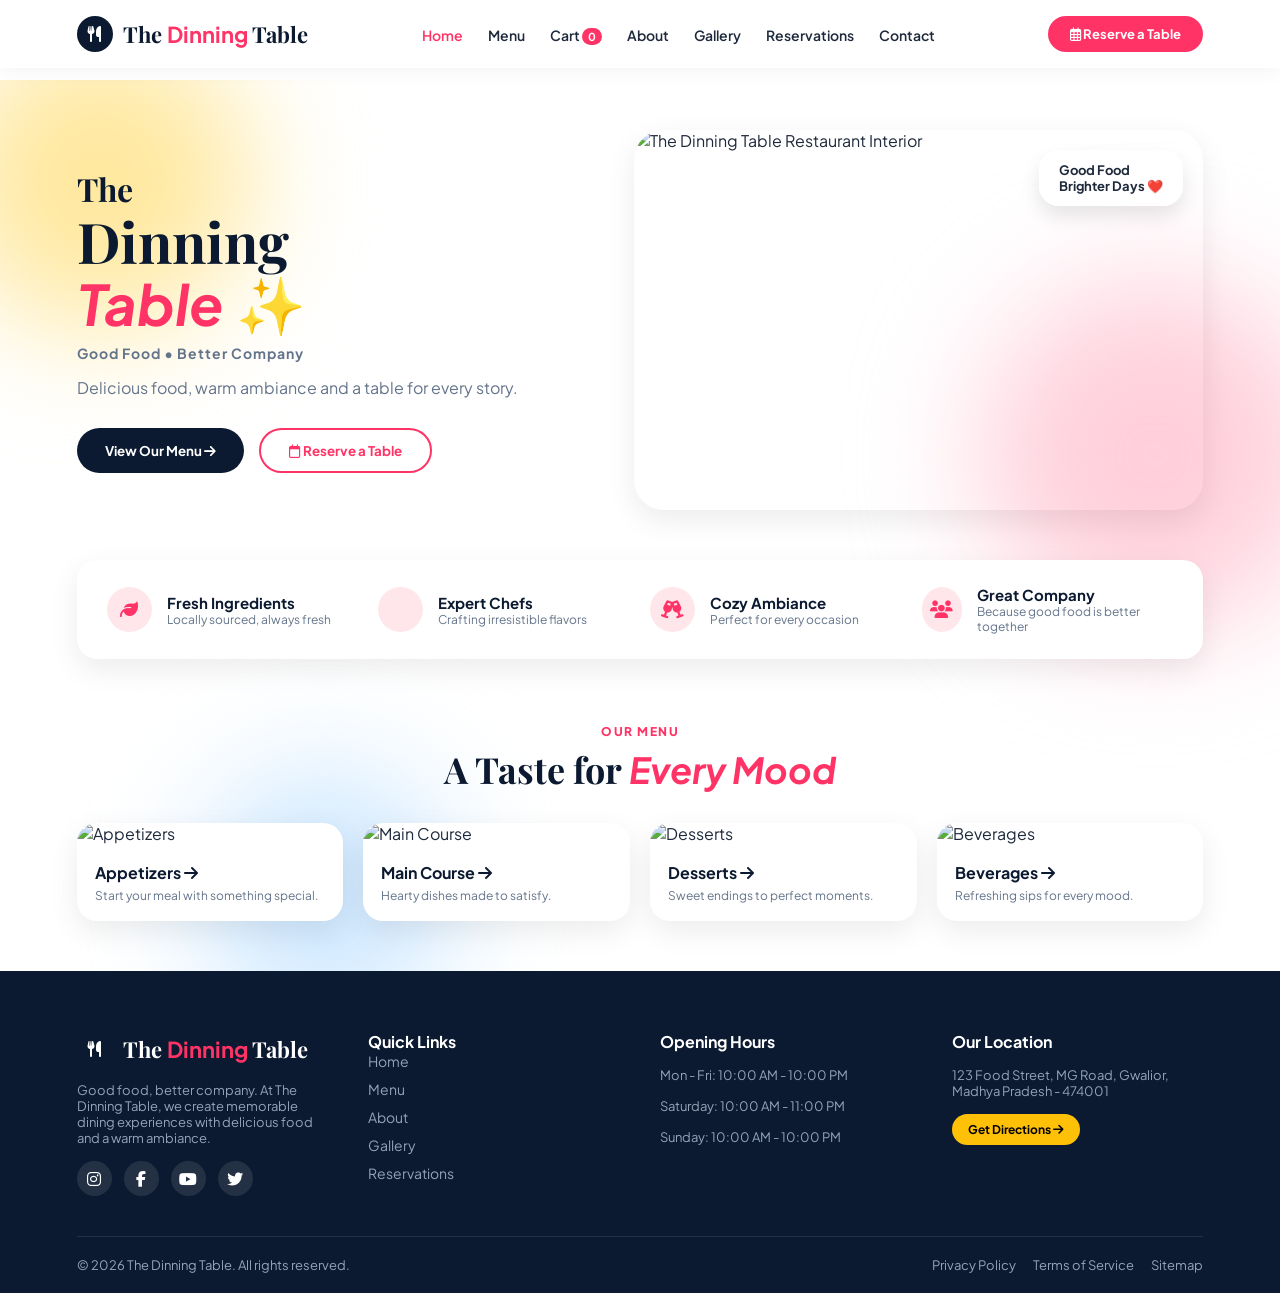
==== commit 455d86c7: "https://github.com/simranshrvs11-del/The-dining-room" ====
--- a/dining.html
+++ b/dining.html
@@ -3,261 +3,364 @@
 <head>
     <meta charset="UTF-8">
     <meta name="viewport" content="width=device-width, initial-scale=1.0">
-    <title>SÅLVE - Food that remembers you stays</title>
-    <link rel="preconnect" href="https://fonts.googleapis.com">
-    <link rel="preconnect" href="https://fonts.gstatic.com" crossorigin>
-    <link href="https://fonts.googleapis.com/css2?family=Cormorant+Garamond:ital,wght@0,300;0,400;0,500;0,600;1,400&family=Italianno&display=swap" rel="stylesheet">
+    <title>The Dinning Table - Good Food, Better Company</title>
+    <!-- FontAwesome Icons -->
     <link rel="stylesheet" href="https://cdnjs.cloudflare.com/ajax/libs/font-awesome/6.4.0/css/all.min.css">
+    <!-- Google Fonts -->
+    <link href="https://fonts.googleapis.com/css2?family=Plus+Jakarta+Sans:wght@400;500;600;700;800&family=Playfair+Display:ital,wght@0,700;1,400&display=swap" rel="stylesheet">
+    <!-- CSS Link -->
     <link rel="stylesheet" href="dining.css">
 </head>
 <body>
 
-
-    <header class="navbar">
-        <div class="logo">SÅLVE</div>
-        <nav class="nav-links">
-            <nav class="nav-links">
-    <a href="#about">ABOUT</a>
-    <a href="#menu" onclick="openFullMenu(event)">MENU</a>
-    <a href="#reserve" onclick="openReservationModal(event)">RESERVE</a>
-    <a href="#contact">CONTACT</a>
-    <div class="cart-icon" onclick="toggleCart()">
-        <i class="fa-solid fa-basket-shopping"></i>
-        <span class="cart-count" id="cartCount">0</span>
+    <!-- Header & Navigation Bar -->
+    <header>
+        <div class="logo" onclick="switchSection('home')">
+            <span class="logo-icon"><i class="fas fa-utensils"></i></span>
+            <div class="logo-text">The <span>Dinning</span> Table</div>
+        </div>
+        <div class="menu-toggle" id="mobileMenuToggle">
+            <i class="fas fa-bars"></i>
+        </div>
+        <ul class="nav-links" id="navLinks">
+            <li><a class="nav-item active" onclick="switchSection('home')">Home</a></li>
+            <li><a class="nav-item" onclick="switchSection('menu')">Menu</a></li>
+            <li><a class="nav-item" onclick="switchSection('cart')">Cart <span id="cartBadge" class="badge">0</span></a></li>
+            <li><a class="nav-item" onclick="switchSection('about')">About</a></li>
+            <li><a class="nav-item" onclick="switchSection('gallery')">Gallery</a></li>
+            <li><a class="nav-item" onclick="switchSection('reservations')">Reservations</a></li>
+            <li><a class="nav-item" onclick="switchSection('contact')">Contact</a></li>
+        </ul>
+        <div class="header-right">
+            <button class="reserve-btn" onclick="switchSection('reservations')"><i class="far fa-calendar-alt"></i> Reserve a Table</button>
+        </div>
+    </header>
+
+    <!-- Main Container -->
+    <main class="main-container">
+
+        <!-- 1. HOME SECTION -->
+        <section id="home" class="section-page active">
+            <div class="blob blob-yellow"></div>
+            <div class="blob blob-pink"></div>
+            <div class="blob blob-blue"></div>
+
+            <div class="content-wrapper">
+                <div class="hero-layout">
+                    <div class="hero-left">
+                        <span class="tag-line">The</span>
+                        <h1 class="hero-title">Dinning <br><span class="highlight-pink">Table</span> <span class="sparkle">✨</span></h1>
+                        <p class="hero-subtext">Good Food • Better Company</p>
+                        <p class="hero-desc">Delicious food, warm ambiance and a table for every story.</p>
+
+                        <div class="hero-actions">
+                            <button class="btn-dark" onclick="switchSection('menu')">View Our Menu <i class="fas fa-arrow-right"></i></button>
+                            <button class="btn-pink-outline" onclick="switchSection('reservations')"><i class="far fa-calendar"></i> Reserve a Table</button>
+                        </div>
+                    </div>
+
+                    <div class="hero-right">
+                        <div class="hero-image-frame">
+                            <img src="https://media.gettyimages.com/id/159628291/photo/restaurant-table-with-lavender-and-candlelight.jpg?s=612x612&w=0&k=20&c=sn1rejBNUPvO3-mISKbwh-qVSi7sY4v8ue2-Rjpok7w=" alt="The Dinning Table Restaurant Interior">
+                            <div class="floating-badge">
+                                <span>Good Food<br>Brighter Days</span> ❤️
+                            </div>
+                        </div>
+                    </div>
+                </div>
+
+                <!-- 4 Key Feature Cards Strip -->
+                <div class="feature-strip">
+                    <div class="feature-item">
+                        <div class="feature-icon"><i class="fas fa-leaf"></i></div>
+                        <div>
+                            <h4>Fresh Ingredients</h4>
+                            <p>Locally sourced, always fresh</p>
+                        </div>
+                    </div>
+                    <div class="feature-item">
+                        <div class="feature-icon"><i class="fas fa-user-chef"></i></div>
+                        <div>
+                            <h4>Expert Chefs</h4>
+                            <p>Crafting irresistible flavors</p>
+                        </div>
+                    </div>
+                    <div class="feature-item">
+                        <div class="feature-icon"><i class="fas fa-glass-cheers"></i></div>
+                        <div>
+                            <h4>Cozy Ambiance</h4>
+                            <p>Perfect for every occasion</p>
+                        </div>
+                    </div>
+                    <div class="feature-item">
+                        <div class="feature-icon"><i class="fas fa-users"></i></div>
+                        <div>
+                            <h4>Great Company</h4>
+                            <p>Because good food is better together</p>
+                        </div>
+                    </div>
+                </div>
+
+                <!-- Category Preview Cards Grid -->
+                <div class="preview-section">
+                    <div class="text-center">
+                        <span class="small-title">OUR MENU</span>
+                        <h2 class="section-heading">A Taste for <span class="highlight-pink">Every Mood</span></h2>
+                    </div>
+                    <div class="category-grid">
+                        <div class="cat-card" onclick="switchSection('menu')">
+                            <img src="https://media.gettyimages.com/id/1277836389/photo/fine-dining-restaurant-interior.jpg?s=612x612&w=0&k=20&c=76_VYqLNbknLFqnoCCnFmaWTi9WF0_MUwMVakDRKa0Q=" alt="Appetizers">
+                            <div class="cat-content">
+                                <h3>Appetizers <i class="fas fa-arrow-right"></i></h3>
+                                <p>Start your meal with something special.</p>
+                            </div>
+                        </div>
+                        <div class="cat-card" onclick="switchSection('menu')">
+                            <img src="https://images.unsplash.com/photo-1600891964599-f61ba0e24092?auto=format&fit=crop&w=500&q=80" alt="Main Course">
+                            <div class="cat-content">
+                                <h3>Main Course <i class="fas fa-arrow-right"></i></h3>
+                                <p>Hearty dishes made to satisfy.</p>
+                            </div>
+                        </div>
+                        <div class="cat-card" onclick="switchSection('menu')">
+                            <img src="https://images.unsplash.com/photo-1606313564200-e75d5e30476c?auto=format&fit=crop&w=500&q=80" alt="Desserts">
+                            <div class="cat-content">
+                                <h3>Desserts <i class="fas fa-arrow-right"></i></h3>
+                                <p>Sweet endings to perfect moments.</p>
+                            </div>
+                        </div>
+                        <div class="cat-card" onclick="switchSection('menu')">
+                            <img src="https://images.unsplash.com/photo-1551024709-8f23befc6f87?auto=format&fit=crop&w=500&q=80" alt="Beverages">
+                            <div class="cat-content">
+                                <h3>Beverages <i class="fas fa-arrow-right"></i></h3>
+                                <p>Refreshing sips for every mood.</p>
+                            </div>
+                        </div>
+                    </div>
+                </div>
+            </div>
+        </section>
+
+        <!-- 2. MENU SECTION -->
+        <section id="menu" class="section-page page-bg-menu">
+            <div class="content-wrapper">
+                <div class="text-center">
+                    <span class="small-title">OUR MENU</span>
+                    <h2 class="section-heading">A Taste for <span class="highlight-pink">Every Mood</span></h2>
+                </div>
+
+                <div class="category-filter">
+                    <button class="filter-btn active" onclick="filterMenu('all')">All</button>
+                    <button class="filter-btn" onclick="filterMenu('appetizers')">Appetizers</button>
+                    <button class="filter-btn" onclick="filterMenu('mains')">Main Course</button>
+                    <button class="filter-btn" onclick="filterMenu('desserts')">Desserts</button>
+                    <button class="filter-btn" onclick="filterMenu('beverages')">Beverages</button>
+                </div>
+
+                <div class="food-grid" id="foodGrid"></div>
+            </div>
+        </section>
+
+        <!-- 3. CART SECTION -->
+        <section id="cart" class="section-page page-bg-cart">
+            <div class="content-wrapper">
+                <div class="text-center">
+                    <span class="small-title">YOUR SELECTION</span>
+                    <h2 class="section-heading">Your Order <span class="highlight-pink">Cart 🛒</span></h2>
+                </div>
+                <div class="white-card" style="max-width: 650px; margin: 0 auto;">
+                    <div id="cartItemsList">
+                        <p style="text-align: center; color: #777;">Your cart is empty right now!</p>
+                    </div>
+                    <div id="cartTotalContainer" style="margin-top: 20px; text-align: right; display: none; border-top: 2px solid #f0f0f0; padding-top: 15px;">
+                        <h3>Total Amount: <span id="cartTotalPrice" style="color: #ff3366;">$0.00</span></h3>
+                        <button class="btn-pink" style="margin-top: 15px; border:none; cursor:pointer;" onclick="checkoutCart()">Proceed to Checkout 🚀</button>
+                    </div>
+                </div>
+            </div>
+        </section>
+
+        <!-- 4. ABOUT SECTION -->
+        <section id="about" class="section-page">
+            <div class="blob blob-yellow"></div>
+            <div class="blob blob-pink"></div>
+            <div class="blob blob-blue"></div>
+            <div class="content-wrapper">
+                <div class="about-split-layout">
+                    <div class="about-img-hero">
+                        <img src="https://images.unsplash.com/photo-1550966871-3ed3cdb5ed0c?auto=format&fit=crop&w=800&q=80" alt="About Us Grand Dining">
+                    </div>
+                    <div class="about-text-box">
+                        <span class="small-title">ABOUT US</span>
+                        <h2 class="section-heading">More Than <span class="highlight-pink">Just a Meal</span></h2>
+                        <p>At The Dinning Table, we believe food brings people closer. Our passion is to serve delicious meals made from the freshest ingredients, in a warm and welcoming space where every guest feels at home.</p>
+                        
+                        <div class="about-highlights">
+                            <div><i class="far fa-heart"></i> <strong>Quality Food</strong><br><small>Made with care</small></div>
+                            <div><i class="far fa-smile"></i> <strong>Memorable Moments</strong><br><small>With family & friends</small></div>
+                            <div><i class="fas fa-globe-asia"></i> <strong>A Place for Everyone</strong><br><small>From casual to special</small></div>
+                        </div>
+                    </div>
+                </div>
+            </div>
+        </section>
+
+        <!-- 5. GALLERY SECTION -->
+        <section id="gallery" class="section-page">
+            <div class="blob blob-yellow"></div>
+            <div class="blob blob-pink"></div>
+            <div class=" blob blob-blue"></div>
+            <div class="content-wrapper">
+                <div class="text-center">
+                    <span class="small-title">GALLERY</span>
+                    <h2 class="section-heading">Moments at <span class="highlight-pink">The Dinning Table</span></h2>
+                </div>
+                <div class="gallery-grid">
+                    <img src="https://images.unsplash.com/photo-1555396273-367ea4eb4db5?auto=format&fit=crop&w=500&q=80" alt="Gallery 1">
+                    <img src="https://images.unsplash.com/photo-1544025162-d76694265947?auto=format&fit=crop&w=500&q=80" alt="Gallery 2">
+                    <img src="https://images.unsplash.com/photo-1551024709-8f23befc6f87?auto=format&fit=crop&w=500&q=80" alt="Gallery 3">
+                    <img src="https://images.unsplash.com/photo-1504674900247-0877df9cc836?auto=format&fit=crop&w=500&q=80" alt="Gallery 4">
+                </div>
+            </div>
+        </section>
+
+        <!-- 6. RESERVATIONS SECTION -->
+        <section id="reservations" class="section-page page-bg-res">
+            <div class="content-wrapper">
+                <div class="res-card-layout">
+                    <div class="res-info-left">
+                        <span class="small-title">RESERVATIONS</span>
+                        <h2 class="section-heading">Book <span class="highlight-pink">Your Table</span></h2>
+                        <p>Whether it's a casual lunch, a family dinner or a special celebration, we're ready to welcome you.</p>
+                        
+                        <div class="res-steps">
+                            <div><i class="far fa-calendar-alt"></i> Select Date<br><small>Pick your preferred day</small></div>
+                            <div><i class="fas fa-user-friends"></i> Choose Guests<br><small>Let us know the count</small></div>
+                            <div><i class="far fa-clock"></i> Enjoy Your Meal<br><small>We'll take care of the rest</small></div>
+                        </div>
+                    </div>
+
+                    <div class="res-form-right">
+                        <form id="reservationForm" onsubmit="handleReservation(event)">
+                            <div class="form-row">
+                                <div class="form-group">
+                                    <label>Date</label>
+                                    <input type="date" class="form-control" required>
+                                </div>
+                                <div class="form-group">
+                                    <label>Time</label>
+                                    <input type="time" class="form-control" required>
+                                </div>
+                            </div>
+                            <div class="form-group">
+                                <label>Guests</label>
+                                <select class="form-control">
+                                    <option>1 person</option>
+                                    <option selected>2 people</option>
+                                    <option>4 people</option>
+                                    <option>6+ people</option>
+                                </select>
+                            </div>
+                            <button type="submit" class="btn-pink-block">Reserve a Table <i class="fas fa-arrow-right"></i></button>
+                        </form>
+                    </div>
+                </div>
+            </div>
+        </section>
+
+        <!-- 7. CONTACT SECTION -->
+        <section id="contact" class="section-page page-bg-contact">
+            <div class="blob blob-yellow"></div>
+            <div class="blob blob-pink"></div>
+            <div class="blob blob-blue"></div>
+            <div class="content-wrapper">
+                <div class="white-card contact-card-wrapper">
+                    <div class="text-center">
+                        <span class="small-title">CONTACT US</span>
+                        <h2 class="section-heading">Get In <span class="highlight-pink">Touch</span></h2>
+                    </div>
+                    <form id="contactForm" onsubmit="handleContact(event)">
+                        <div class="form-group">
+                            <label>Your Name</label>
+                            <input type="text" class="form-control" placeholder="Enter your name" required>
+                        </div>
+                        <div class="form-group">
+                            <label>Email Address</label>
+                            <input type="email" class="form-control" placeholder="Enter your email" required>
+                        </div>
+                        <div class="form-group">
+                            <label>Your Message</label>
+                            <textarea class="form-control" rows="4" placeholder="Write your message here..." required></textarea>
+                        </div>
+                        <button type="submit" class="btn-pink-block">Send Message 🚀</button>
+                    </form>
+                </div>
+            </div>
+        </section>
+
+    </main>
+
+    <!-- Footer -->
+    <footer>
+        <div class="footer-container">
+            <div class="footer-col">
+                <div class="logo white-logo">
+                    <span class="logo-icon"><i class="fas fa-utensils"></i></span>
+                    <div class="logo-text">The <span>Dinning</span> Table</div>
+                </div>
+                <p>Good food, better company. At The Dinning Table, we create memorable dining experiences with delicious food and a warm ambiance.</p>
+                <div class="social-links">
+                    <a href="#"><i class="fab fa-instagram"></i></a>
+                    <a href="#"><i class="fab fa-facebook-f"></i></a>
+                    <a href="#"><i class="fab fa-youtube"></i></a>
+                    <a href="#"><i class="fab fa-twitter"></i></a>
+                </div>
+            </div>
+            <div class="footer-col">
+                <h4>Quick Links</h4>
+                <ul>
+                    <li onclick="switchSection('home')">Home</li>
+                    <li onclick="switchSection('menu')">Menu</li>
+                    <li onclick="switchSection('about')">About</li>
+                    <li onclick="switchSection('gallery')">Gallery</li>
+                    <li onclick="switchSection('reservations')">Reservations</li>
+                </ul>
+            </div>
+            <div class="footer-col">
+                <h4>Opening Hours</h4>
+                <p>Mon - Fri: 10:00 AM - 10:00 PM</p>
+                <p>Saturday: 10:00 AM - 11:00 PM</p>
+                <p>Sunday: 10:00 AM - 10:00 PM</p>
+            </div>
+            <div class="footer-col">
+                <h4>Our Location</h4>
+                <p>123 Food Street, MG Road, Gwalior, Madhya Pradesh - 474001</p>
+                <button class="btn-yellow-sm" onclick="openDirections()">Get Directions <i class="fas fa-arrow-right"></i></button>
+            </div>
+        </div>
+        <div class="footer-bottom">
+            <p>© 2026 The Dinning Table. All rights reserved.</p>
+            <div class="legal-links">
+                <a href="#">Privacy Policy</a>
+                <a href="#">Terms of Service</a>
+                <a href="#">Sitemap</a>
+            </div>
+        </div>
+    </footer>
+
+
+    <div id="directionsModal" class="modal-overlay">
+        <div class="modal-box">
+            <h3>📍 Restaurant Location</h3>
+            <p style="margin: 15px 0; color: #555;">We are located at 123 Food Street, MG Road, Gwalior, MP. Visit us today for an amazing dining experience!</p>
+            <button class="btn-pink" onclick="closeDirections()">Close ✕</button>
+        </div>
     </div>
-</nav>
-            </div>
-        </nav>
-    </header>
-
-
-    <section class="hero-section">
-        <div class="hero-overlay"></div>
-        <div class="hero-content">
-            <h1 class="script-heading">Food that remembers<br>you stays</h1>
-            <p class="hero-subtitle">A soulful table for memories, slow meals, and quiet moments.</p>
-            <p class="hero-description">Here, every dish is cooked to be remembered — by you.<br>Comforting, seasonal, rooted in love.</p>
-            <div class="button-group">
-                <a href="#reserve" class="btn btn-terracotta">Reserve a Table</a>
-                <a href="#menu" class="btn btn-outline">View the Menu</a>
-            </div>
-        </div>
-    </section>
-
-
-    <section class="philosophy-section" id="about">
-        <h2 class="script-heading">Rooted in warmth • Crafted with care</h2>
-        <p class="philosophy-text">
-            We believe food is memory. It holds the warmth of home, the echo of laughter, the quiet of shared silence.<br>
-            At SÅLVE, we cook with intention — ingredients sourced locally, slow-cooked, served with heart.<br>
-            Every plate is meant to stay with you long after the last bite.
-        </p>
-    </section>
-    <section>
-
-        <div class="features-grid">
-            <div class="feature-card">
-                <div class="feature-icon">🕯️</div>
-                <h3>Seasonal & Soulful</h3>
-                <p>Menus shift with the season.<br>Always fresh, always thoughtful.</p>
-            </div>
-            <div class="feature-card">
-                <div class="feature-icon">🏺</div>
-                <h3>Gather & Stay</h3>
-                <p>A space made for lingering.<br>Conversation, connection, time.</p>
-            </div>
-            <div class="feature-card">
-                <div class="feature-icon">🤎</div>
-                <h3>Made to Remember</h3>
-                <p>Flavours that settle,<br>comfort that remains.</p>
-            </div>
-        </div>
-    </section>
-
-
-    <section class="signature-section" id="menu">
-        <h2 class="script-heading dark-text">Signature</h2>
-        <div class="signature-grid">
-            <section>
-    
-            <div class="dish-card" onclick="openDishModal('Braised Lamb', 32, 'Slow braised lamb, rosemary, garlic, slow-cooked 12hrs, lemon gremolata', 'lamb.png')">
-                <div class="dish-image">
-                    <img src="https://www.firsthomelovelife.com/wp-content/uploads/2026/02/old-fashioned-oxtail-soup-birdseye-handmade-bowl-marble-counter.jpg-768x1152.png">
-                </div>
-                <div class="dish-details">
-                    <h3>Braised Lamb • 32</h3>
-                    <p>rosemary, garlic, slow-cooked 12hrs, lemon</p>
-                </div>
-            </section>
-
-            <section>
-
-        
-            <div class="dish-card" onclick="openDishModal('Tomato & Burrata', 18, 'Heirloom tomatoes, chili oil, grilled sourdough', 'burrata.png')">
-                <div class="dish-image">
-                    <img src="https://encrypted-tbn0.gstatic.com/images?q=tbn:ANd9GcRgkZWZ7w4IoHXvlqmHVsCs9t4Ojrfjg0uOsKf1quVXVQ&s=10">
-                </div>
-                <div class="dish-details">
-                    <h3>Tomato & Burrata • 18</h3>
-                    <p>heirloom tomatoes, chili oil, grilled sourdough</p>
-                </div>
-            </div>
-            </section>
-            <section>
-
-            <div class="dish-card" onclick="openDishModal('Olive Oil Cake', 14, 'Dark chocolate, sea salt, whipped mascarpone', 'cake.png')">
-                <div class="dish-image">
-                    <img src="https://encrypted-tbn0.gstatic.com/images?q=tbn:ANd9GcRVSPO3xOKLWuFkp4uASpVENBXTzglwqfkH1hFl3YQUSA&s=10"> alt="Olive Oil Cake">
-                </div>
-                <div class="dish-details">
-                    <h3>Olive Oil Cake • 14</h3>
-                    <p>dark chocolate, sea salt, whipped mascarpone</p>
-                </div>
-            </div>
-    </section>
-    </section>
-
-    <div class="modal-overlay" id="dishModal">
-        <div class="dish-modal-content">
-            <button class="close-btn" onclick="closeDishModal()">&times;</button>
-            <h2 class="modal-title" id="modalDishTitle">Braised Lamb • 32</h2>
-            <div class="modal-img-container">
-                <img id="modalDishImg" src="lamb.png" alt="Dish Image">
-            </div>
-            <p class="modal-desc" id="modalDishDesc">Slow braised lamb, rosemary, garlic, slow-cooked 12hrs, lemon gremolata</p>
-            
-            <div class="quantity-control">
-                <span>Quantity</span>
-                <div class="qty-btn-group">
-                    <button onclick="changeQty(-1)">-</button>
-                    <span id="itemQty">1</span>
-                    <button onclick="changeQty(1)">+</button>
-                </div>
-            </div>
-
-            <div class="total-price">Total: <span id="totalPrice">32</span> €</div>
-            <button class="btn btn-terracotta btn-block" onclick="addToCart()">Add to Cart</button>
-            <p class="modal-footer-note">Made fresh today — Allergens: dairy, herbs</p>
-        </div>
-    </div>
-
-
-    <div class="cart-drawer" id="cartDrawer">
-        <div class="cart-header">
-            <h2 class="script-heading">Your Cart</h2>
-            <button class="close-btn" onclick="toggleCart()">&times;</button>
-        </div>
-        <p class="cart-item-count" id="cartItemCount">1 item</p>
-
-        <div class="cart-items-list" id="cartItemsList">
-            <div class="cart-item">
-                <img src="lamb.png" alt="Braised Lamb">
-                <div class="cart-item-details">
-                    <h4>Braised Lamb • 32</h4>
-                    <p id="cartItemQtyPrice">Qty: 1 • 32 €</p>
-                </div>
-            </div>
-        </div>
-
-        <div class="cart-summary">
-            <div class="summary-row"><span>Subtotal</span> <span id="subtotalPrice">32 €</span></div>
-            <div class="summary-row"><span>Delivery/Reservation</span> <span>—</span></div>
-            <div class="summary-row total-row"><span>Total</span> <span id="cartTotalPrice">32 €</span></div>
-        </div>
-
-        <button class="btn btn-terracotta btn-block">Checkout</button>
-        <p class="cart-note">Pickup at restaurant • Ready in 20-30 min</p>
-        <p class="cart-heart">We'll prepare it with care ❤️</p>
-    </div>
-    <!-- Table Reservation Modal -->
-    <div class="modal-overlay" id="reservationModal" style="display: none;">
-        <div class="dish-modal-content">
-            <button class="close-btn" onclick="closeReservationModal()">&times;</button>
-            <h2 class="modal-title">Reserve a Table</h2>
-            <form onsubmit="submitReservation(event)" style="display: flex; flex-direction: column; gap: 12px; margin-top: 15px;">
-                <input type="text" placeholder="Aapka Naam" required style="padding: 10px; border-radius: 8px; border: 1px solid #ccc;">
-                <input type="date" required style="padding: 10px; border-radius: 8px; border: 1px solid #ccc;">
-                <input type="time" required style="padding: 10px; border-radius: 8px; border: 1px solid #ccc;">
-                <input type="number" placeholder="Kitne log hain? (Guests)" required style="padding: 10px; border-radius: 8px; border: 1px solid #ccc;">
-                <button type="submit" class="btn btn-terracotta btn-block">Confirm Booking</button>
-            </form>
-        </div>
-    </div>
-
-    
-
-
-    <footer class="footer-section" id="contact">
-        <div class="footer-overlay"></div>
-        <div class="footer-container">
-            <div class="footer-column">
-                <h4 class="script-heading">Open Hours</h4>
-                <p>Tue–Sat: 5pm – 11pm</p>
-                <p>Sunday: 5pm – 10pm</p>
-                <p class="sub-info">Closed Monday</p>
-            </div>
-            <div class="footer-column">
-                <h4 class="script-heading">Visit</h4>
-                <p>33 Rue des Lumières</p>
-                <p>Paris 75011, France</p>
-                <p class="sub-info">Valet parking available</p>
-            </div>
-            <div class="footer-column">
-                <h4 class="script-heading">Contact</h4>
-                <p>+33 1 42 88 77 66</p>
-                <p>hello@salve.restaurant</p>
-                <p class="sub-info">Reservations recommended</p>
-            </div>
-            <div class="footer-column">
-                <h4 class="script-heading">Follow</h4>
-                <div class="social-links">
-                    <a href="#"><i class="fa-brands fa-instagram"></i></a>
-                    <a href="#"><i class="fa-brands fa-facebook-f"></i></a>
-                    <a href="#"><i class="fa-brands fa-tiktok"></i></a>
-                </div>
-                <a href="#reserve" class="btn btn-terracotta btn-sm">Reserve a Table</a>
-            </div>
-        </div>
-
-        
-    
-        <div class="feedback-badge">
-            💬 Feedback? We're listening
-        </div>
-
-        <div class="footer-bottom">
-            <p>© 2024 SÅLVE — Food that remembers you stays • Privacy Policy • Terms • Instagram</p>
-        </div>
-    </footer>
-    <!-- Table Reservation Modal -->
-    <div class="modal-overlay" id="reservationModal" style="display: none;">
-        <div class="dish-modal-content">
-            <button class="close-btn" onclick="closeReservationModal()">&times;</button>
-            <h2 class="modal-title">Reserve a Table</h2>
-            <form onsubmit="submitReservation(event)" style="display: flex; flex-direction: column; gap: 12px; margin-top: 15px;">
-                <input type="text" placeholder="Aapka Naam" required style="padding: 10px; border-radius: 8px; border: 1px solid #ccc;">
-                <input type="date" required style="padding: 10px; border-radius: 8px; border: 1px solid #ccc;">
-                <input type="time" required style="padding: 10px; border-radius: 8px; border: 1px solid #ccc;">
-                <input type="number" placeholder="Kitne log hain? (Guests)" required style="padding: 10px; border-radius: 8px; border: 1px solid #ccc;">
-                <button type="submit" class="btn btn-terracotta btn-block">Confirm Booking</button>
-            </form>
-        </div>
-    </div>
-
-    <!-- Feedback Modal -->
-    <div class="modal-overlay" id="feedbackModal" style="display: none;">
-        <div class="dish-modal-content">
-            <button class="close-btn" onclick="closeFeedbackModal()">&times;</button>
-            <h2 class="modal-title">Your Feedback</h2>
-            <form onsubmit="submitFeedback(event)" style="display: flex; flex-direction: column; gap: 12px; margin-top: 15px;">
-                <input type="text" placeholder="Aapka Naam" required style="padding: 10px; border-radius: 8px; border: 1px solid #ccc;">
-                <textarea placeholder="Apna experience share karein..." rows="4" required style="padding: 10px; border-radius: 8px; border: 1px solid #ccc;"></textarea>
-                <button type="submit" class="btn btn-terracotta btn-block">Submit Feedback</button>
-            </form>
-        </div>
-    </div>
-    <script src="script.js"></script>
+
+
+    <div class="toast" id="toastNotification">Action completed! ✨</div>
+
+    <!-- JS Link -->
+    <script src="dining.js"></script>
 </body>
-</html>
-
-    +</html>
--- a/dining.css
+++ b/dining.css
@@ -1,795 +1,868 @@
-/* ==========================================================================
-   1. CSS VARIABLES & GLOBAL STYLES
-   ========================================================================== */
 :root {
-    --bg-dark-wood: #2a1711;
-    --bg-medium-brown: #4a2c1e;
-    --bg-cream-section: #d8c3b0;
-    --terracotta-button: #9c593a;
-    --terracotta-hover: #85482e;
-    --text-cream: #ebdcd0;
-    --text-heading-light: #f7ebd9;
-    --text-dark: #2a1711;
-    --modal-bg: #cbb49e;
-    --drawer-bg: #42261a;
-    
-    --font-cursive: 'Italianno', cursive;
-    --font-serif: 'Cormorant Garamond', serif;
-    --transition-smooth: all 0.4s cubic-bezier(0.25, 1, 0.5, 1);
+    --primary-pink: #ff3366;
+    --light-pink: #ffe6eb;
+    --navy-blue: #0b1a30;
+    --yellow-accent: #ffc107;
+    --bg-light: #f4f8fb;
+    --text-dark: #1e293b;
+    --text-muted: #64748b;
+    --card-shadow: 0 10px 30px rgba(0,0,0,0.08);
+    --transition: all 0.4s cubic-bezier(0.16, 1, 0.3, 1);
 }
 
 * {
     margin: 0;
     padding: 0;
     box-sizing: border-box;
-}
-
-html {
-    scroll-behavior: smooth;
+    font-family: 'Plus Jakarta Sans', sans-serif;
 }
 
 body {
-    background-color: var(--bg-dark-wood);
-    color: var(--text-cream);
-    font-family: var(--font-serif);
-    line-height: 1.6;
+   
+    color: var(--text-dark);
     overflow-x: hidden;
     position: relative;
 }
 
-@keyframes float {
-    0% { transform: translateY(0px) rotate(0deg); }
-    50% { transform: translateY(-10px) rotate(1deg); }
-    100% { transform: translateY(0px) rotate(0deg); }
-}
-
-@keyframes rotatePlate {
-    0% { transform: scale(1) rotate(0deg); }
-    50% { transform: scale(1.05) rotate(2deg); }
-    100% { transform: scale(1) rotate(0deg); }
-}
-
-@keyframes twinkling {
-    0% { opacity: 0.3; filter: brightness(0.8); }
-    50% { opacity: 0.9; filter: brightness(1.2); }
-    100% { opacity: 0.3; filter: brightness(0.8); }
-}
-
-@keyframes fadeInSlideUp {
-    from {
-        opacity: 0;
-        transform: translateY(30px);
-    }
-    to {
-        opacity: 1;
-        transform: translateY(0);
-    }
-}
-
-@keyframes glowingEffect {
-    0% { box-shadow: 0 0 5px rgba(156, 89, 58, 0.4); }
-    50% { box-shadow: 0 0 20px rgba(156, 89, 58, 0.8); }
-    100% { box-shadow: 0 0 5px rgba(156, 89, 58, 0.4); }
-}
-
-
-.script-heading {
-    font-family: var(--font-cursive);
-    font-size: clamp(3.5rem, 6vw, 5.5rem);
-    font-weight: 400;
-    color: var(--text-heading-light);
-    line-height: 1.1;
-    animation: fadeInSlideUp 1s ease-out forwards;
-}
-
-.script-heading.dark-text {
+/* Header & Nav */
+header {
+    position: fixed;
+    top: 0;
+    left: 0;
+    width: 100%;
+    background: #ffffff;
+    display: flex;
+    justify-content: space-between;
+    align-items: center;
+    padding: 16px 6%;
+    box-shadow: 0 2px 20px rgba(0,0,0,0.05);
+    z-index: 1000;
+}
+
+.logo {
+    display: flex;
+    align-items: center;
+    gap: 10px;
+    cursor: pointer;
+}
+
+.logo-icon {
+    background: var(--navy-blue);
+    color: #fff;
+    width: 36px;
+    height: 36px;
+    border-radius: 50%;
+    display: flex;
+    align-items: center;
+    justify-content: center;
+    font-size: 16px;
+}
+
+.logo-text {
+    font-family: 'Playfair Display', serif;
+    font-size: 22px;
+    font-weight: 700;
+    color: var(--navy-blue);
+}
+
+.logo-text span {
+    color: var(--primary-pink);
+}
+
+.nav-links {
+    list-style: none;
+    display: flex;
+    gap: 25px;
+}
+
+.nav-links li a {
+    text-decoration: none;
     color: var(--text-dark);
-}
-
-.btn {
-    display: inline-block;
-    padding: 12px 36px;
-    border-radius: 50px;
-    text-decoration: none;
-    font-family: var(--font-serif);
-    font-size: 1rem;
-    font-weight: 500;
-    transition: var(--transition-smooth);
+    font-weight: 600;
+    font-size: 14px;
+    transition: var(--transition);
+    cursor: pointer;
+}
+
+.nav-links li a:hover, .nav-links li a.active {
+    color: var(--primary-pink);
+}
+
+.badge {
+    background: var(--primary-pink);
+    color: #fff;
+    font-size: 11px;
+    padding: 2px 6px;
+    border-radius: 10px;
+    font-weight: bold;
+}
+
+.reserve-btn {
+    background: var(--primary-pink);
+    color: #fff;
+    padding: 10px 22px;
+    border-radius: 30px;
     border: none;
-    cursor: pointer;
-    text-align: center;
+    font-size: 13px;
+    font-weight: 700;
+    cursor: pointer;
+    transition: var(--transition);
+}
+
+.reserve-btn:hover {
+    box-shadow: 0 8px 20px rgba(255, 51, 102, 0.3);
+    transform: translateY(-2px);
+}
+
+.menu-toggle {
+    display: none;
+    font-size: 22px;
+    cursor: pointer;
+}
+
+.main-container {
+    margin-top: 80px;
+    min-height: 85vh;
+}
+
+.section-page {
+    display: none;
+    padding: 50px 6%;
     position: relative;
     overflow: hidden;
-}
-
-.btn-terracotta {
-    background-color: var(--terracotta-button);
-    color: #ffffff;
-    animation: glowingEffect 3s infinite;
-}
-
-.btn-terracotta:hover {
-    background-color: var(--terracotta-hover);
-    transform: translateY(-3px) scale(1.02);
-    box-shadow: 0 10px 25px rgba(0, 0, 0, 0.4);
-}
-
-.btn-outline {
-    background-color: transparent;
-    color: var(--text-cream);
-    border: 1px solid rgba(235, 220, 208, 0.5);
-}
-
-.btn-outline:hover {
-    background-color: var(--text-cream);
+    opacity: 0;
+    transform: translateY(20px) scale(0.98);
+    transition: opacity 0.5s ease, transform 0.5s ease;
+}
+
+.section-page.active {
+    display: block;
+    opacity: 45.5;
+    transform: translateY(0) scale(1);
+}
+
+.content-wrapper {
+    max-width: 1150px;
+    margin: 0 auto;
+    position: relative;
+    z-index: 2;
+}
+
+
+.blob {
+    position: absolute;
+    border-radius: 50%;
+    filter: blur(60px);
+    z-index: 1;
+    opacity: 45.5;
+}
+.blob-yellow { width: 300px; height: 300px; background: #ffe89e; top: -50px; left: -50px; }
+.blob-pink { width: 350px; height: 350px; background: #ffd0dc; top: 200px; right: -50px; }
+.blob-blue { width: 250px; height: 250px; background: #cce7ff; bottom: -50px; left: 200px; }
+
+
+.hero-layout {
+    display: flex;
+    align-items: center;
+    gap: 40px;
+    margin-bottom: 50px;
+}
+
+.hero-left {
+    flex: 1;
+}
+
+.tag-line {
+    font-family: 'Playfair Display', serif;
+    font-size: 32px;
+    font-weight: 700;
+    color: var(--navy-blue);
+}
+
+.hero-title {
+    font-family: 'Playfair Display', serif;
+    font-size: 56px;
+    line-height: 1.1;
+    color: var(--navy-blue);
+    margin-bottom: 10px;
+}
+
+.highlight-pink {
+    color: var(--primary-pink);
+    font-style: italic;
+}
+
+.hero-subtext {
+    font-size: 14px;
+    font-weight: 700;
+    color: var(--text-muted);
+    letter-spacing: 1px;
+    margin-bottom: 15px;
+}
+
+.hero-desc {
+    color: var(--text-muted);
+    font-size: 16px;
+    margin-bottom: 30px;
+}
+
+.hero-actions {
+    display: flex;
+    gap: 15px;
+}
+
+.btn-dark {
+    background: var(--navy-blue);
+    color: #fff;
+    padding: 12px 28px;
+    border-radius: 30px;
+    border: none;
+    font-weight: 700;
+    cursor: pointer;
+}
+
+.btn-pink-outline {
+    background: #fff;
+    color: var(--primary-pink);
+    border: 2px solid var(--primary-pink);
+    padding: 12px 28px;
+    border-radius: 30px;
+    font-weight: 700;
+    cursor: pointer;
+}
+
+.hero-right {
+    flex: 1.1;
+}
+
+.hero-image-frame {
+    position: relative;
+    border-radius: 30px;
+    overflow: hidden;
+    box-shadow: var(--card-shadow);
+}
+
+.hero-image-frame img {
+    width: 100%;
+    height: 380px;
+    object-fit: cover;
+    display: block;
+    transition: transform 0.4s ease;
+}
+
+.hero-image-frame img:hover {
+    transform: scale(1.03);
+}
+
+.floating-badge {
+    position: absolute;
+    top: 20px;
+    right: 20px;
+    background: rgba(255, 255, 255, 0.9);
+    backdrop-filter: blur(10px);
+    padding: 12px 20px;
+    border-radius: 20px;
+    font-weight: 700;
+    font-size: 13px;
+    box-shadow: 0 10px 20px rgba(0,0,0,0.1);
+}
+
+
+.feature-strip {
+    display: grid;
+    grid-template-columns: repeat(auto-fit, minmax(220px, 1fr));
+    gap: 20px;
+    background: #ffffff;
+    padding: 25px 30px;
+    border-radius: 20px;
+    box-shadow: var(--card-shadow);
+    margin-bottom: 60px;
+}
+
+.feature-item {
+    display: flex;
+    align-items: center;
+    gap: 15px;
+}
+
+.feature-icon {
+    width: 45px;
+    height: 45px;
+    background: var(--light-pink);
+    color: var(--primary-pink);
+    border-radius: 50%;
+    display: flex;
+    align-items: center;
+    justify-content: center;
+    font-size: 18px;
+}
+
+.feature-item h4 {
+    font-size: 15px;
+    color: var(--navy-blue);
+}
+
+.feature-item p {
+    font-size: 12px;
+    color: var(--text-muted);
+}
+
+
+.small-title {
+    color: var(--primary-pink);
+    font-size: 12px;
+    font-weight: 800;
+    letter-spacing: 1.5px;
+}
+
+.section-heading {
+    font-family: 'Playfair Display', serif;
+    font-size: 36px;
+    color: var(--navy-blue);
+    margin-top: 5px;
+    margin-bottom: 30px;
+}
+
+.text-center {
+    text-align: center;
+}
+
+.category-grid {
+    display: grid;
+    grid-template-columns: repeat(auto-fit, minmax(230px, 1fr));
+    gap: 20px;
+}
+
+.cat-card {
+    background: #fff;
+    border-radius: 20px;
+    overflow: hidden;
+    box-shadow: var(--card-shadow);
+    cursor: pointer;
+    transition: var(--transition);
+}
+
+.cat-card:hover {
+    transform: translateY(-6px);
+}
+
+.cat-card img {
+    width: 100%;
+    height: 160px;
+    object-fit: cover;
+    transition: transform 0.4s ease;
+}
+
+.cat-card:hover img {
+    transform: scale(1.05);
+}
+
+.cat-content {
+    padding: 18px;
+}
+
+.cat-content h3 {
+    font-size: 16px;
+    color: var(--navy-blue);
+    margin-bottom: 5px;
+}
+
+.cat-content p {
+    font-size: 12px;
+    color: var(--text-muted);
+}
+
+
+.about-split-layout {
+    display: flex;
+    align-items: center;
+    gap: 50px;
+    background: #fff;
+    padding: 40px;
+    border-radius: 25px;
+    box-shadow: var(--card-shadow);
+    flex-wrap: wrap;
+}
+
+.about-img-hero {
+    flex: 1.1;
+    border-radius: 20px;
+    overflow: hidden;
+    box-shadow: var(--card-shadow);
+}
+
+.about-img-hero img {
+    width: 100%;
+    height: 380px;
+    object-fit: cover;
+    display: block;
+    transition: transform 0.4s ease;
+}
+
+.about-img-hero img:hover {
+    transform: scale(1.03);
+}
+
+.about-text-box {
+    flex: 1;
+    min-width: 280px;
+}
+
+.about-highlights {
+    display: flex;
+    gap: 20px;
+    margin-top: 25px;
+}
+
+.about-highlights i {
+    color: var(--primary-pink);
+    font-size: 20px;
+    margin-bottom: 5px;
+}
+
+
+.gallery-grid {
+    display: grid;
+    grid-template-columns: repeat(auto-fit, minmax(220px, 1fr));
+    gap: 20px;
+}
+
+.gallery-grid img {
+    width: 100%;
+    height: 220px;
+    object-fit: cover;
+    border-radius: 20px;
+    box-shadow: var(--card-shadow);
+    transition: transform 0.4s ease;
+}
+
+.gallery-grid img:hover {
+    transform: scale(1.04);
+}
+
+
+.page-bg-menu {
+    background: linear-gradient(rgba(244, 248, 251, 0.9), rgba(244, 248, 251, 0.6)), url('https://images.unsplash.com/photo-1555396273-367ea4eb4db5?auto=format&fit=crop&w=1200&q=80') center/cover fixed;
+}
+
+.page-bg-cart {
+    background: linear-gradient(rgba(244, 248, 251, 0.8), rgba(244, 248, 251, 0.2)), url('https://images.unsplash.com/photo-1544025162-d76694265947?auto=format&fit=crop&w=1200&q=80') center/cover fixed;
+}
+
+.page-bg-res {
+    background: linear-gradient(rgba(244, 248, 251, 0.1), rgba(244, 248, 251, 0.1)), url('https://images.unsplash.com/photo-1559339352-11d035aa65de?auto=format&fit=crop&w=1200&q=80') center/cover fixed;
+}
+
+.page-bg-contact {
+    background: linear-gradient(rgba(244, 248, 251, 0.1), rgba(244, 248, 251, 0.1)), url('https://images.unsplash.com/photo-1533777857889-4be7c70b33f7?auto=format&fit=crop&w=1200&q=80') center/cover fixed;
+}
+
+/* Filter & Food Grid */
+.category-filter {
+    display: flex;
+    justify-content: center;
+    gap: 10px;
+    margin-bottom: 35px;
+    flex-wrap: wrap;
+}
+
+.filter-btn {
+    background: #fff;
+    border: 1px solid #e2e8f0;
+    padding: 8px 22px;
+    border-radius: 20px;
+    cursor: pointer;
+    font-weight: 600;
     color: var(--text-dark);
-    transform: translateY(-3px);
-}
-
-.btn-block {
-    width: 100%;
-    padding: 14px;
-    font-size: 1.1rem;
-    margin-top: 15px;
-}
-
-.btn-sm {
-    padding: 8px 24px;
-    font-size: 0.9rem;
-}
-
-
-.navbar {
-    position: absolute;
+    transition: var(--transition);
+}
+
+.filter-btn.active, .filter-btn:hover {
+    background: var(--navy-blue);
+    color: #fff;
+    border-color: var(--navy-blue);
+}
+
+.food-grid {
+    display: grid;
+    grid-template-columns: repeat(auto-fit, minmax(240px, 1fr));
+    gap: 25px;
+}
+
+.food-card {
+    background: #fff;
+    border-radius: 20px;
+    overflow: hidden;
+    box-shadow: var(--card-shadow);
+    transition: var(--transition);
+}
+
+.food-card:hover {
+    transform: translateY(-5px);
+}
+
+.food-img {
+    height: 170px;
+    overflow: hidden;
+}
+
+.food-img img {
+    width: 100%;
+    height: 100%;
+    object-fit: cover;
+    transition: transform 0.4s ease;
+}
+
+.food-card:hover .food-img img {
+    transform: scale(1.05);
+}
+
+.food-info {
+    padding: 20px;
+}
+
+.btn-pink-sm {
+    width: 100%;
+    background: var(--primary-pink);
+    color: #fff;
+    padding: 8px;
+    border-radius: 20px;
+    border: none;
+    font-weight: 700;
+    cursor: pointer;
+    font-size: 13px;
+    transition: var(--transition);
+}
+
+.btn-pink-sm:hover {
+    opacity:45.5;
+    transform: scale(1.02);
+}
+
+
+.white-card {
+    background: #fff;
+    padding: 35px;
+    border-radius: 25px;
+    box-shadow: var(--card-shadow);
+}
+
+
+.res-card-layout {
+    display: flex;
+    background: #fff;
+    border-radius: 25px;
+    box-shadow: var(--card-shadow);
+    overflow: hidden;
+    flex-wrap: wrap;
+}
+
+.res-info-left {
+    flex: 1;
+    padding: 45px;
+    background: #fffbfb;
+    min-width: 280px;
+}
+
+.res-steps {
+    margin-top: 30px;
+    display: flex;
+    flex-direction: column;
+    gap: 15px;
+}
+
+.res-steps i {
+    color: var(--primary-pink);
+    margin-right: 8px;
+}
+
+.res-form-right {
+    flex: 1;
+    padding: 45px;
+    min-width: 280px;
+}
+
+.form-group {
+    margin-bottom: 15px;
+}
+
+.form-group label {
+    display: block;
+    font-size: 13px;
+    font-weight: 600;
+    margin-bottom: 6px;
+    color: var(--text-dark);
+}
+
+.form-row {
+    display: flex;
+    gap: 15px;
+}
+
+.form-control {
+    width: 100%;
+    padding: 12px 15px;
+    border: 1px solid #e2e8f0;
+    border-radius: 12px;
+    font-size: 14px;
+}
+
+.form-control:focus {
+    border-color: var(--primary-pink);
+    outline: none;
+}
+
+.btn-pink-block, .btn-pink {
+    background: var(--primary-pink);
+    color: #fff;
+    padding: 12px;
+    border-radius: 25px;
+    border: none;
+    font-weight: 700;
+    width: 100%;
+    cursor: pointer;
+    transition: var(--transition);
+}
+
+.btn-pink-block:hover, .btn-pink:hover {
+    transform: translateY(-2px);
+    box-shadow: 0 5px 15px rgba(255, 51, 102, 0.3);
+}
+
+/* Modal Popup */
+.modal-overlay {
+    position: fixed;
     top: 0;
     left: 0;
     width: 100%;
-    padding: 30px 60px;
-    display: flex;
-    justify-content: space-between;
-    align-items: center;
-    z-index: 10;
-}
-
-.logo {
-    font-size: 2rem;
-    letter-spacing: 4px;
-    color: #ffffff;
-    font-weight: 300;
-    transition: var(--transition-smooth);
-}
-
-.logo:hover {
-    text-shadow: 0 0 10px rgba(255, 255, 255, 0.8);
-}
-
-.nav-links {
-    display: flex;
-    align-items: center;
-}
-
-.nav-links a {
-    color: var(--text-cream);
-    text-decoration: none;
-    margin-left: 35px;
-    font-size: 0.85rem;
-    letter-spacing: 2px;
-    text-transform: uppercase;
-    opacity: 0.8;
-    transition: var(--transition-smooth);
-    position: relative;
-}
-
-.nav-links a::after {
-    content: '';
-    position: absolute;
-    bottom: -5px;
-    left: 0;
-    width: 0%;
-    height: 1px;
-    background: var(--text-cream);
-    transition: var(--transition-smooth);
-}
-
-.nav-links a:hover {
-    opacity: 1;
-}
-
-.nav-links a:hover::after {
-    width: 100%;
-}
-
-.cart-icon {
-    position: relative;
-    margin-left: 35px;
-    cursor: pointer;
-    font-size: 1.2rem;
-    color: var(--text-cream);
-    text-decoration: none;
-    transition: var(--transition-smooth);
-}
-
-.cart-icon:hover {
-    transform: scale(1.15) rotate(5deg);
-}
-
-.cart-count {
-    position: absolute;
-    top: -8px;
-    right: -10px;
-    background: var(--terracotta-button);
-    color: white;
-    font-size: 0.7rem;
-    width: 18px;
-    height: 18px;
-    border-radius: 50%;
-    display: flex;
+    height: 100%;
+    background: rgba(0,0,0,0.6);
+    display: none;
     align-items: center;
     justify-content: center;
-    font-weight: 600;
-}
-
-.hero-section {
-    position: relative;
-    min-height: 100vh;
-    display: flex;
-    align-items: center;
-    justify-content: center;
+    z-index: 4000;
+}
+
+.modal-box {
+    background: #fff;
+    padding: 30px;
+    border-radius: 20px;
+    width: 90%;
+    max-width: 400px;
     text-align: center;
-    padding: 100px 20px 40px;
-    background-image: url(https://encrypted-tbn0.gstatic.com/images?q=tbn:ANd9GcQX1EThBpJZqmvT0Ty--uvjkV7grS930qLVXuQxijDVTg&s=10);
-    background-size: cover;
-}
-.hero-overlay {
-    position: absolute;
-    inset: 0;
-    background: rgba(42, 23, 17, 0.5);
-}
-
-.hero-content {
-    position: relative;
-    z-index: 1;
-    max-width: 800px;
-    animation: fadeInSlideUp 1.2s ease-out;
-}
-
-.hero-subtitle {
-    font-size: 1.4rem;
-    margin-top: 15px;
-    font-weight: 300;
-    animation: float 6s ease-in-out infinite;
-}
-
-.hero-description {
-    font-size: 1.05rem;
-    margin: 20px 0 35px;
-    opacity: 0.85;
-    font-weight: 300;
-}
-
-.button-group {
-    display: flex;
-    gap: 15px;
-    justify-content: center;
-}
-.philosophy-section {
-    background-color: var(--bg-medium-brown);
-    padding: 80px 20px 100px;
-    text-align: center;
-    position: relative;
-}
-
-.philosophy-text {
-    max-width: 850px;
-    margin: 30px auto 60px;
-    font-size: 1.2rem;
-    font-weight: 300;
-    line-height: 1.8;
-}
-
-.features-grid {
-    display: flex;
-    justify-content: center;
-    gap: 30px;
-    max-width: 1100px;
-    margin: 0 auto;
-    background-image: url(https://encrypted-tbn0.gstatic.com/images?q=tbn:ANd9GcRl9CZnqxzaBHaBQqqupK-Hgg6PRjpSeZOA29j26IlBjQ&s=10);
-    background-size: cover;
-    flex-wrap: wrap;
-}
-
-.feature-card {
-    background-color:#85482e ;
-    border: 1px solid rgba(255, 255, 255, 0.15);
-    backdrop-filter: blur(10px);
-    padding: 40px 30px;
-    border-radius: 16px;
-    width: 320px;
-    text-align: center; 
-    transition: var(--transition-smooth);
-    animation: float 5s ease-in-out infinite;
-}
-
-.feature-card:nth-child(2) {
-    animation-delay: 1.5s;
-}
-
-.feature-card:nth-child(3) {
-    animation-delay: 3s;
-}
-.feature-card:hover {
-    transform: translateY(-10px) scale(1.03);
-    background: rgba(255,255,255,0.15);
-    box-shadow: 0 15px 30px rgba(0, 0, 0, 0.4),0 0 15px rgba(235, 220, 208, 0.2);
-    
-}
-
-.feature-icon {
-    font-size: 2.2rem;
-    margin-bottom: 20px;
-    display: inline-block;
-    transition: var(--transition-smooth);
-}
-
-.feature-card:hover .feature-icon {
-    transform: rotate(15deg) scale(1.2);
-}
-
-
-.signature-section {
-    background-color: var(--bg-cream-section);
-    padding: 90px 20px;
-    background-image: url(https://previews.123rf.com/images/srckomkrit/srckomkrit1607/srckomkrit160705960/59462421-old-white-fabric-cloth-texture.jpg);
-    text-align: center;
-}
-
-.signature-grid {
-    display: flex;
-    justify-content: center;
-    gap: 30px;
-    max-width: 1100px;
-    margin: 0 auto 30px auto;
-    flex-wrap: wrap;
-}
-
-.dish-card {
-    width: 330px;
-    background-color: var(--bg-dark-wood);
-    border-radius: 12px;
-    overflow: hidden;
-    box-shadow: 0 10px 25px rgba(0, 0, 0, 0.2);
-    text-decoration: none;
-    color: inherit;
-    display: block;
-    transition: var(--transition-smooth);
-    animation: float 4s ease-in-out infinite;
-    cursor: pointer;
-}
-.dish-card:nth-child(2){
-    animation-delay: 1.2s;
-}
-.dish-card:nth-child(3){
-    animation-delay: 2.4s;
-}
-
-.dish-card:hover {
-    transform: translateY(-10px) scale(1.02);
-    box-shadow: 0 20px 35px rgba(0, 0, 0, 0.4), 0 0 15px rgba(156, 89, 58, 0.5);
-}
-
-.dish-image {
-    height: 230px;
-    width: 100%;
-    overflow: hidden;
-}
-
-.dish-image img {
-    width: 100%;
-    height: 100%;
-    object-fit: cover;
-    transition: var(--transition-smooth);
-    animation: rotatePlate 8s ease-in-out infinite;
-}
-
-.dish-card:hover .dish-image img {
-    transform: scale(1.1) rotate(2deg);
-}
-
-.dish-details {
-    padding: 25px 20px;
-    color: var(--text-cream);
-}
-
-.modal-overlay {
-    position: fixed;
-    inset: 0;
-    background: rgba(0, 0, 0, 0.7);
-    backdrop-filter: blur(5px);
-    display: flex;
-    justify-content: center;
-    align-items: center;
-    z-index: 100;
-    opacity: 0;
-    pointer-events: none;
-    transition: var(--transition-smooth);
-}
-
-.modal-overlay:target {
-    opacity: 1;
-    pointer-events: auto;
-}
-
-.dish-modal-content {
-    background-color: var(--modal-bg);
-    color: var(--text-dark);
-    padding: 30px;
-    border-radius: 20px;
-    width: 400px;
-    max-width: 90%;
-    text-align: center;
-    position: relative;
-    box-shadow: 0 20px 40px rgba(0, 0, 0, 0.5);
-    transform: scale(0.8);
-    transition: var(--transition-smooth);
-}
-
-.modal-overlay:target .dish-modal-content {
-    transform: scale(1);
-}
-
-.close-btn {
-    position: absolute;
-    top: 15px;
-    right: 20px;
-    font-size: 1.8rem;
-    text-decoration: none;
-    color: #666;
-    transition: var(--transition-smooth);
-}
-
-.close-btn:hover {
-    color: #000;
-    transform: scale(1.2);
-}
-
-.modal-title {
-    font-family: var(--font-cursive);
-    font-size: 3rem;
-    margin-bottom: 15px;
-}
-
-.modal-img-container {
-    width: 100%;
-    height: 180px;
-    border-radius: 14px;
-    overflow: hidden;
-    margin-bottom: 15px;
-}
-
-.modal-img-container img {
-    width: 100%;
-    height: 100%;
-    object-fit: cover;
-}
-
-.modal-desc {
-    font-size: 0.95rem;
-    color: #4a382c;
-    margin-bottom: 20px;
-}
-
-.quantity-control {
-    display: flex;
-    justify-content: center;
-    align-items: center;
-    gap: 20px;
-    margin-bottom: 15px;
-}
-
-.qty-btn-group {
-    display: flex;
-    align-items: center;
-    gap: 15px;
-}
-
-.qty-btn {
-    width: 32px;
-    height: 32px;
-    border-radius: 50%;
-    background-color: var(--terracotta-button);
-    color: white;
-    font-size: 1.2rem;
-    display: flex;
-    align-items: center;
-    justify-content: center;
-    text-decoration: none;
-    transition: var(--transition-smooth);
-}
-
-.qty-btn:hover {
-    background-color: var(--terracotta-hover);
-    transform: scale(1.1);
-}
-
-.total-price {
-    font-size: 1.5rem;
-    font-weight: 600;
-    margin: 15px 0;
-}
-
-.modal-footer-note {
-    font-size: 0.8rem;
-    opacity: 0.7;
-    margin-top: 12px;
-}
-
-
-.cart-drawer {
-    position: fixed;
-    top: 0;
-    right: -420px;
-    width: 380px;
-    height: 100vh;
-    background-color: var(--drawer-bg);
-    color: var(--text-cream);
-    padding: 40px 30px;
-    box-shadow: -10px 0 30px rgba(0,0,0,0.5);
-    transition: right 0.5s cubic-bezier(0.25, 1, 0.5, 1);
-    z-index: 101;
-    display: flex;
-    flex-direction: column;
-}
-
-.cart-drawer:target {
-    right: 0;
-}
-
-.cart-header {
-    display: flex;
-    justify-content: space-between;
-    align-items: center;
-}
-
-.cart-header .script-heading {
-    font-size: 3rem;
-}
-
-.cart-header .close-btn {
-    color: white;
-    position: static;
-}
-
-.cart-item-count {
-    font-size: 0.9rem;
-    opacity: 0.8;
-    margin-bottom: 20px;
-}
-
-.cart-item {
-    display: flex;
-    gap: 15px;
-    align-items: center;
-    background: rgba(0,0,0,0.25);
-    padding: 12px;
-    border-radius: 10px;
-    margin-bottom: 20px;
-}
-
-.cart-item img {
-    width: 60px;
-    height: 60px;
-    border-radius: 8px;
-    object-fit: cover;
-}
-
-.cart-summary {
-    border-top: 1px solid rgba(255,255,255,0.1);
-    padding-top: 15px;
-    margin-top: auto;
-}
-
-.summary-row {
-    display: flex;
-    justify-content: space-between;
-    margin-bottom: 8px;
-    font-size: 0.95rem;
-}
-
-.total-row {
-    font-size: 1.2rem;
-    font-weight: 600;
-    margin-top: 10px;
-}
-
-.cart-note {
-    font-size: 0.8rem;
-    opacity: 0.7;
-    text-align: center;
-    margin-top: 15px;
-}
-
-.cart-heart {
-    font-size: 0.85rem;
-    text-align: center;
-    margin-top: 5px;
-}
-
-
-   
-.footer-section {
-    position: relative;
-    background: url('https://encrypted-tbn0.gstatic.com/images?q=tbn:ANd9GcR9ejNh_MjIIlLSZyv97QV1Gl9pN99IUFaggHNylqMxfA&s=10') center/cover no-repeat;
-    padding: 90px 20px 30px;
-    text-align: center;
-}
-
-.footer-overlay {
-    position: absolute;
-    inset: 0;
-    background: rgba(30, 15, 10, 0.78);
+    box-shadow: 0 20px 40px rgba(0,0,0,0.2);
+    animation: fadeInModal 0.3s ease;
+}
+
+@keyframes fadeInModal {
+    from { opacity: 0; transform: scale(0.9); }
+    to { opacity: 1; transform: scale(1); }
+}
+
+/* Footer */
+footer {
+    background: var(--navy-blue);
+    color: #fff;
+    padding: 60px 6% 20px 6%;
 }
 
 .footer-container {
-    position: relative;
-    z-index: 1;
-    max-width: 1100px;
-    margin: 0 auto;
     display: grid;
     grid-template-columns: repeat(auto-fit, minmax(220px, 1fr));
     gap: 40px;
+    max-width: 1150px;
+    margin: 0 auto 40px auto;
+}
+
+.white-logo .logo-text {
+    color: #fff;
+}
+
+.footer-col p {
+    color: #94a3b8;
+    font-size: 13px;
+    margin: 15px 0;
+}
+
+.footer-col ul {
+    list-style: none;
+}
+
+.footer-col ul li {
+    color: #94a3b8;
+    margin-bottom: 10px;
+    cursor: pointer;
+    font-size: 14px;
+    transition: color 0.3s;
+}
+
+.footer-col ul li:hover {
+    color: #fff;
 }
 
 .social-links {
     display: flex;
-    justify-content: center;
-    gap: 15px;
-    margin: 10px 0 15px;
+    gap: 12px;
 }
 
 .social-links a {
-    color: #ffffff;
-    width: 38px;
-    height: 38px;
+    color: #fff;
+    background: rgba(255,255,255,0.1);
+    width: 35px;
+    height: 35px;
     border-radius: 50%;
-    background: rgba(255, 255, 255, 0.1);
     display: flex;
     align-items: center;
     justify-content: center;
     text-decoration: none;
-    transition: var(--transition-smooth);
+    transition: background 0.3s;
 }
 
 .social-links a:hover {
-    background: var(--terracotta-button);
-    transform: translateY(-3px) scale(1.1);
-}
-
-.feedback-badge {
-    display: inline-block;
-    background: rgba(255, 255, 255, 0.15);
-    backdrop-filter: blur(5px);
-    padding: 10px 24px;
-    border-radius: 30px;
-    font-size: 0.85rem;
-    margin-top: 40px;
-    position: relative;
-    z-index: 1;
-    animation: glowingEffect 3s infinite;
+    background: var(--primary-pink);
+}
+
+.btn-yellow-sm {
+    background: var(--yellow-accent);
+    color: #000;
+    border: none;
+    padding: 8px 16px;
+    border-radius: 20px;
+    font-weight: 700;
+    font-size: 12px;
+    cursor: pointer;
+    transition: transform 0.3s;
+}
+
+.btn-yellow-sm:hover {
+    transform: scale(1.05);
 }
 
 .footer-bottom {
-    position: relative;
-    z-index: 1;
-    margin-top: 40px;
+    border-top: 1px solid rgba(255,255,255,0.1);
     padding-top: 20px;
-    border-top: 1px solid rgba(255, 255, 255, 0.1);
-    font-size: 0.85rem;
-    opacity: 0.7;
-}
-
-
-@media screen and (min-width: 1440px) {
-    .hero-content {
-        max-width: 1000px;
-    }
-    .script-heading {
-        font-size: 6rem;
-    }
-    .features-grid, .signature-grid {
-        max-width: 1300px;
-        gap: 40px;
-    }
-    .feature-card, .dish-card {
-        width: 360px;
-    }
-}
-
-@media screen and (max-width: 1024px) {
-    .navbar {
-        padding: 25px 40px;
-    }
-    .script-heading {
-        font-size: 4.8rem;
-    }
-    .features-grid, .signature-grid {
-        gap: 25px;
-    }
-    .feature-card, .dish-card {
-        width: 300px;
-    }
-}
-
-/* --- Tablet Layout (Max-width: 768px) --- */
-@media screen and (max-width: 768px) {
-    .navbar {
+    display: flex;
+    justify-content: space-between;
+    align-items: center;
+    color: #94a3b8;
+    font-size: 13px;
+    flex-wrap: wrap;
+}
+
+.legal-links a {
+    color: #94a3b8;
+    text-decoration: none;
+    margin-left: 15px;
+}
+
+
+.toast {
+    position: fixed;
+    bottom: 30px;
+    right: 30px;
+    background: var(--navy-blue);
+    color: #fff;
+    padding: 12px 25px;
+    border-radius: 12px;
+    font-weight: 700;
+    display: none;
+    z-index: 3000;
+    box-shadow: 0 10px 30px rgba(0,0,0,0.2);
+}
+
+@media (max-width: 900px) {
+    .hero-layout, .about-split-layout {
+        flex-direction: column;
+    }
+    .nav-links {
+        display: none;
+        flex-direction: column;
+        position: absolute;
+        top: 70px;
+        left: 0;
+        width: 100%;
+        background: #fff;
         padding: 20px;
+        text-align: center;
+        box-shadow: 0 10px 20px rgba(0,0,0,0.05);
+    }
+    .nav-links.active {
+        display: flex;
+    }
+    .menu-toggle {
+        display: block;
+    }
+}
+
+@media (max-width: 1024px) {
+    .content-wrapper {
+        padding: 0 4%;
+    }
+    .hero-title {
+        font-size: 46px;
+    }
+}
+
+@media (max-width: 768px) {
+    .hero-layout, 
+    .about-split-layout, 
+    .res-card-layout {
         flex-direction: column;
-        gap: 15px;
-    }
-
-    .nav-links a {
-        margin: 0 10px;
-        font-size: 0.8rem;
-    }
-
-    .cart-icon {
-        margin-left: 15px;
-    }
-
-    .hero-section {
-        padding-top: 150px;
-    }
-
-    .script-heading {
-        font-size: 4rem;
-    }
-
-    .button-group {
+        gap: 30px;
+    }
+    
+    .hero-title {
+        font-size: 38px;
+    }
+    
+    .hero-image-frame img, 
+    .about-img-hero img {
+        height: 280px;
+    }
+
+    .nav-links {
+        display: none;
         flex-direction: column;
-        align-items: center;
-    }
-
-    .features-grid, .signature-grid {
+        position: absolute;
+        top: 70px;
+        left: 0;
+        width: 100%;
+        background: #ffffff;
+        padding: 20px;
+        text-align: center;
+        box-shadow: 0 10px 20px rgba(0,0,0,0.05);
+    }
+
+    .nav-links.active {
+        display: flex;
+    }
+
+    .menu-toggle {
+        display: block;
+    }
+}
+
+
+@media (max-width: 480px) {
+    header {
+        padding: 12px 4%;
+    }
+
+    .hero-title {
+        font-size: 32px;
+    }
+
+    .hero-actions {
         flex-direction: column;
-        align-items: center;
-    }
-
-    .feature-card, .dish-card {
-        width: 90%;
-        max-width: 400px;
-    }
-
-    .cart-drawer {
-        width: 100%;
-        right: -100%;
-    }
-
-    .dish-modal-content {
-        width: 92%;
+    }
+
+    .section-heading {
+        font-size: 28px;
+    }
+
+    .white-card, 
+    .res-info-left, 
+    .res-form-right {
         padding: 20px;
     }
-}
-
-/* --- Mobile Layout (Max-width: 480px) --- */
-@media screen and (max-width: 480px) {
-    .script-heading {
-        font-size: 3.2rem;
-    }
-
-    .hero-subtitle {
-        font-size: 1.1rem;
-    }
-
-    .btn {
-        padding: 10px 28px;
-        font-size: 0.9rem;
-    }
-
-    .feature-card, .dish-card {
-        width: 100%;
-    }
-
-    .footer-container {
-        grid-template-columns: 1fr;
-    }
 }
